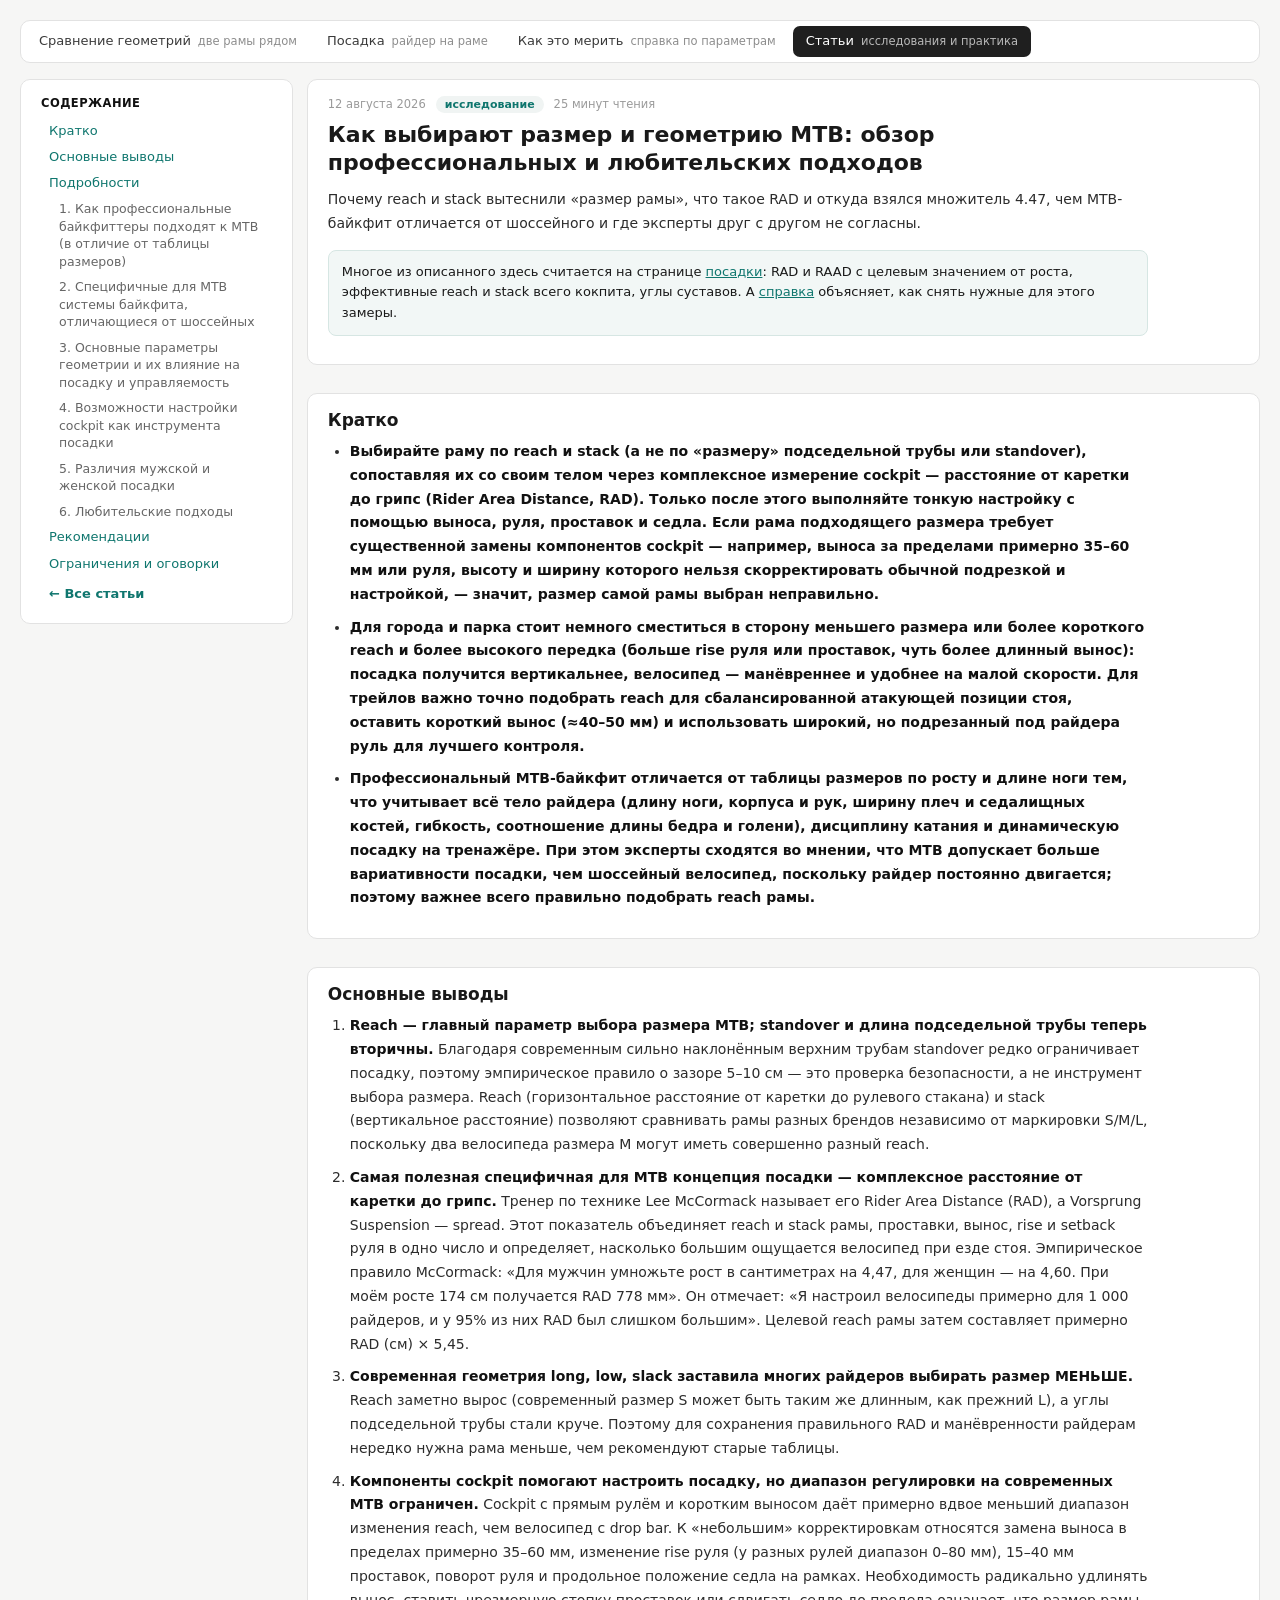
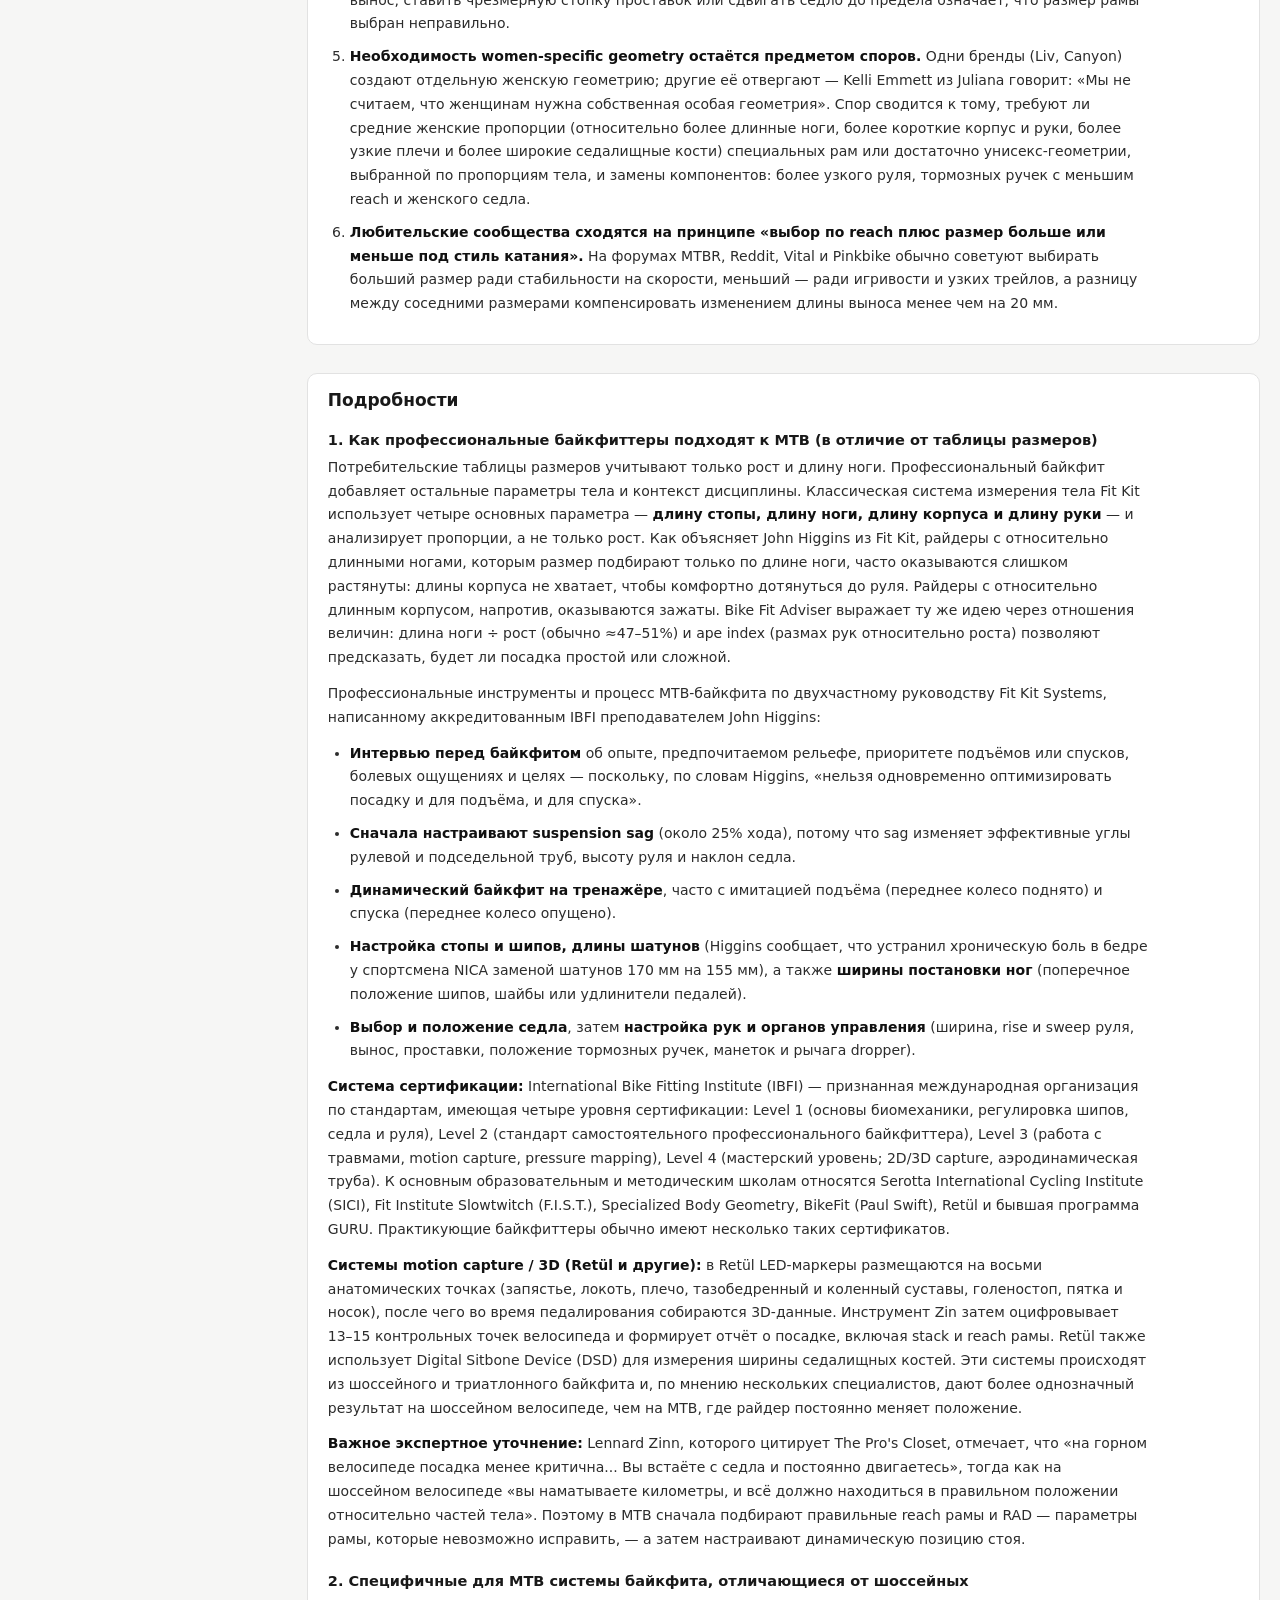
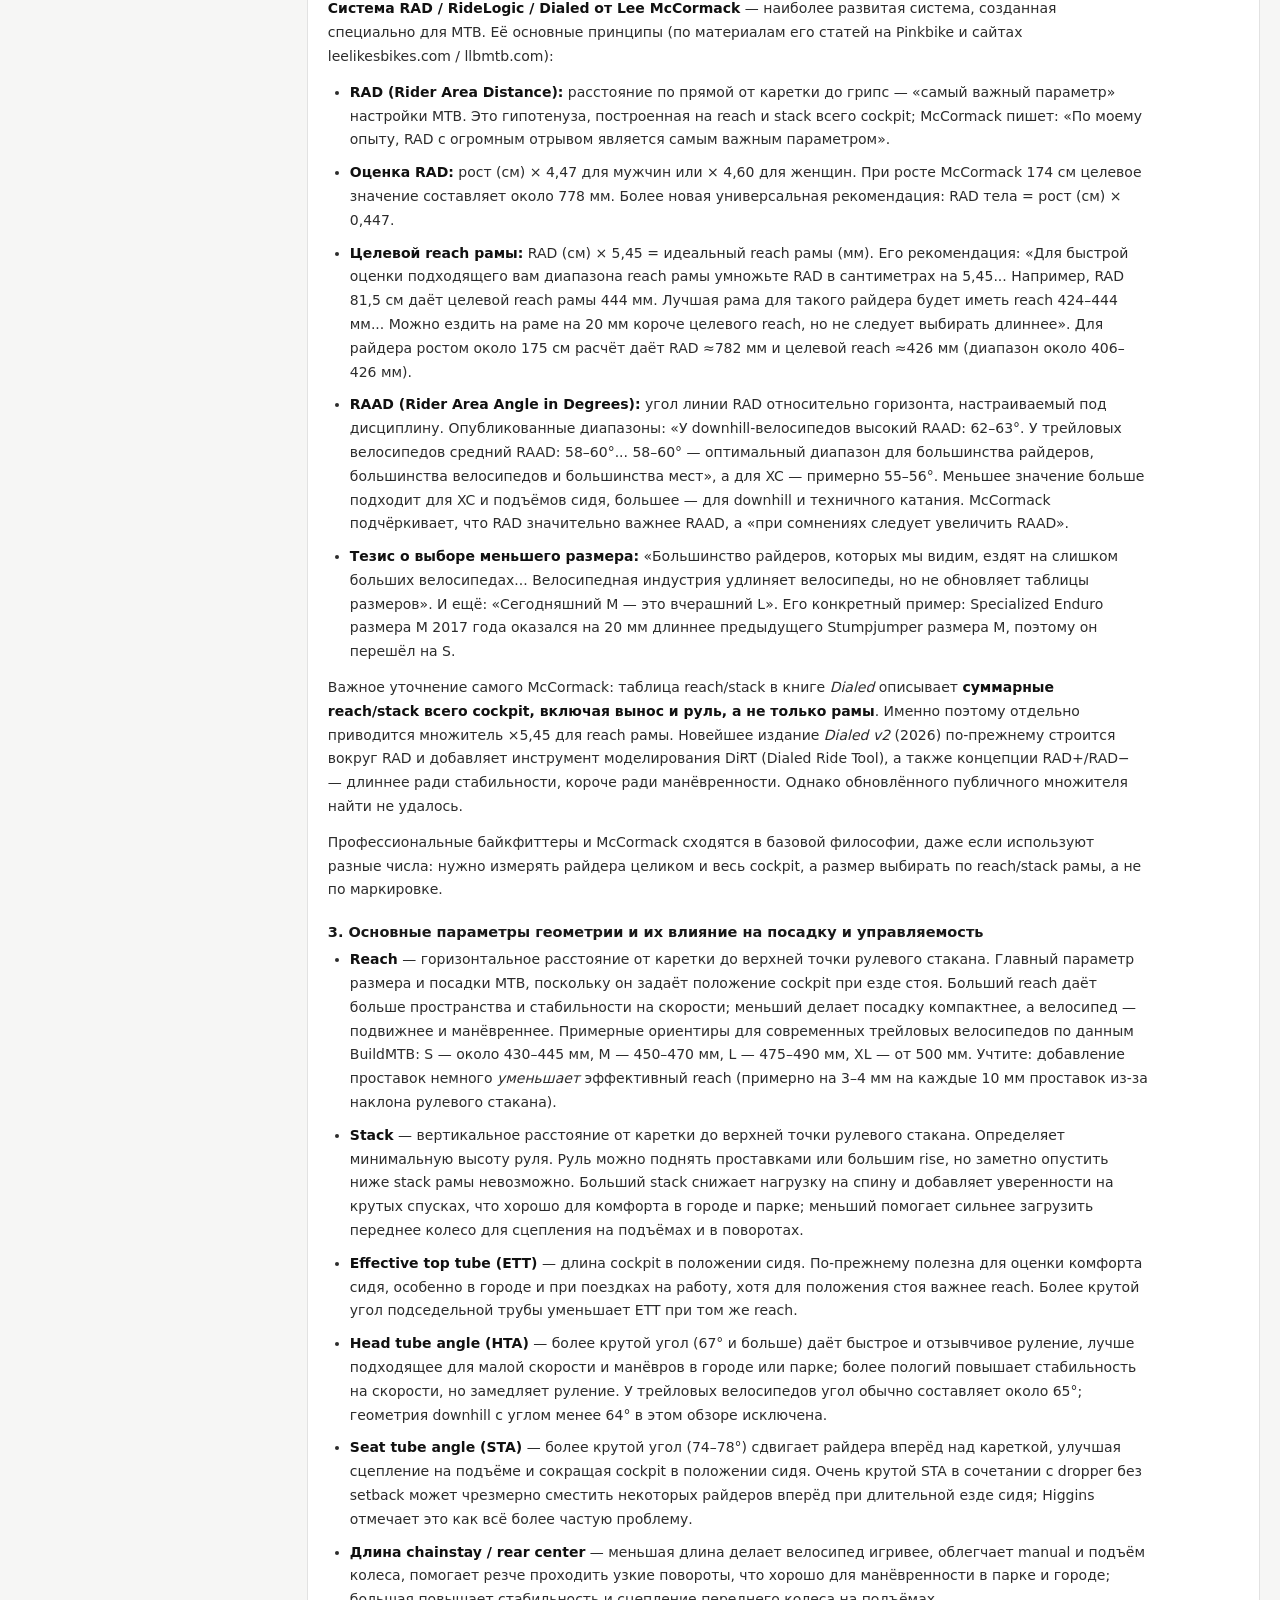
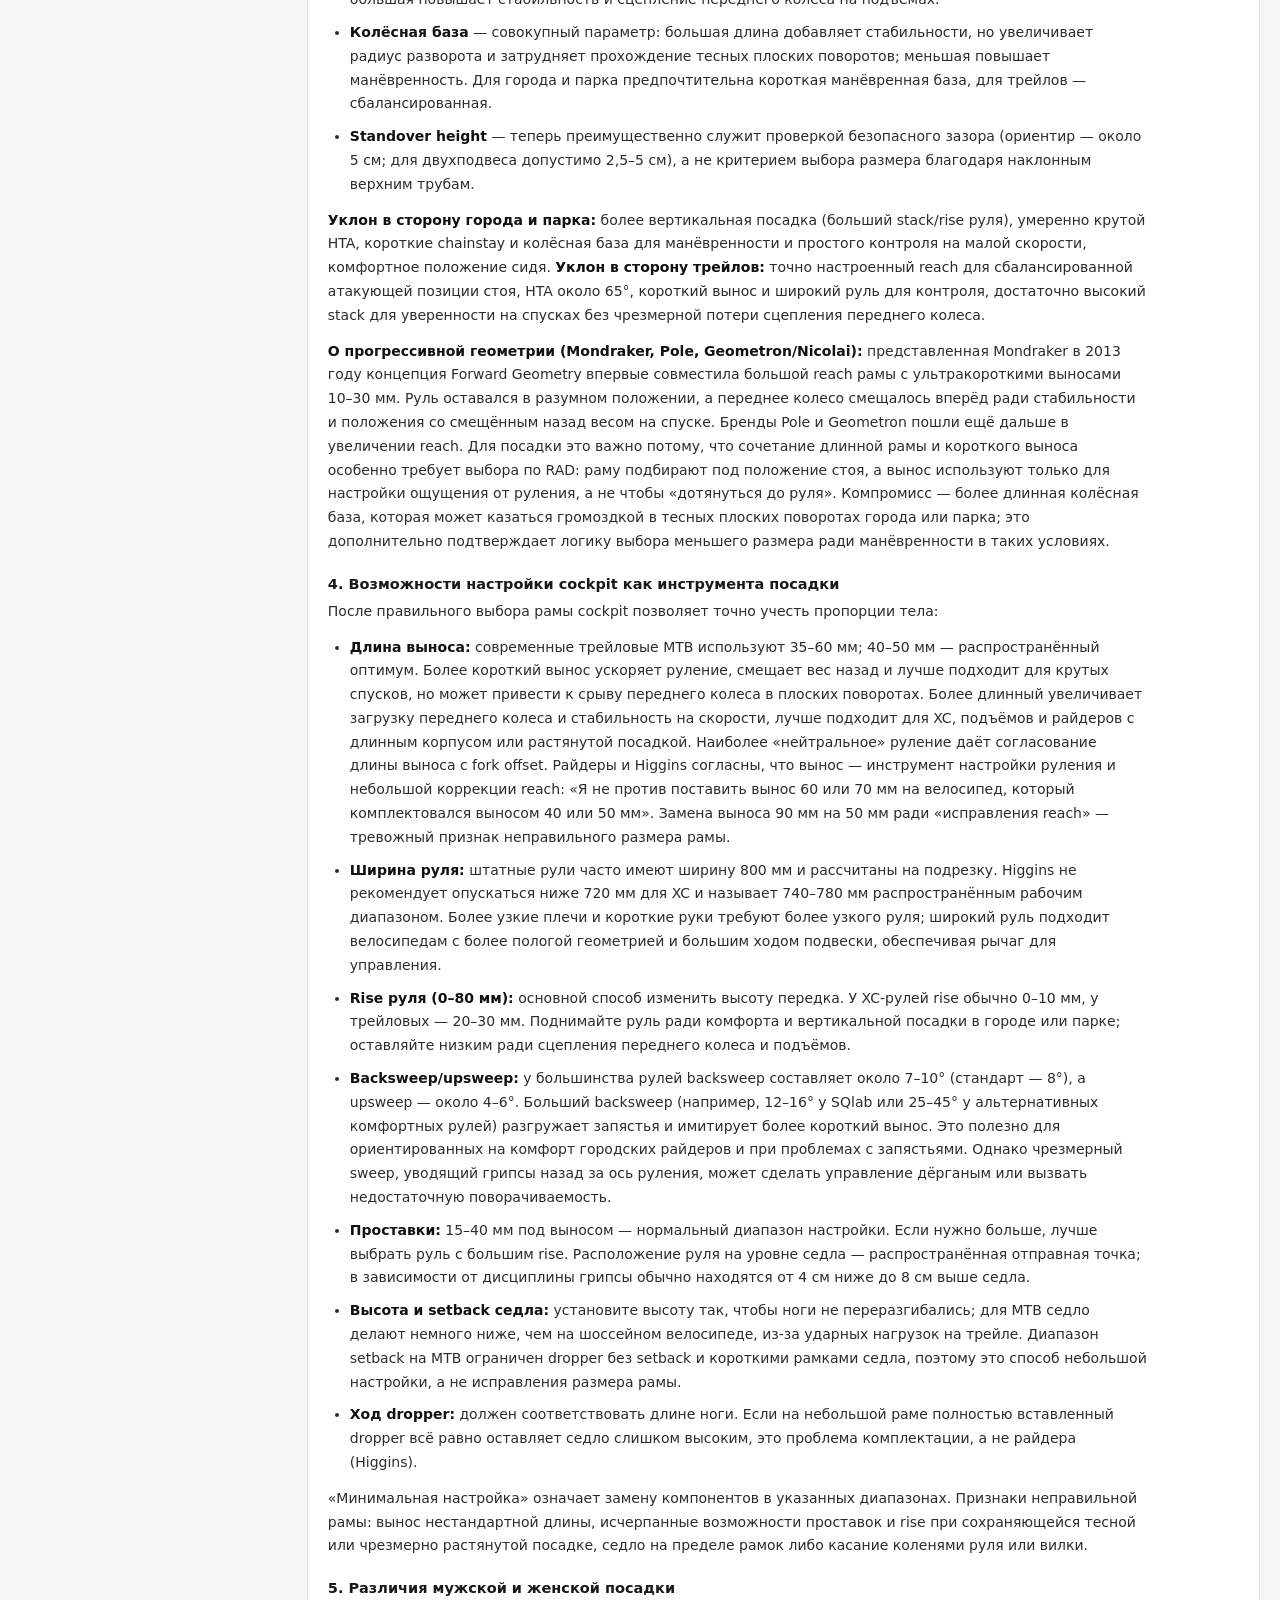
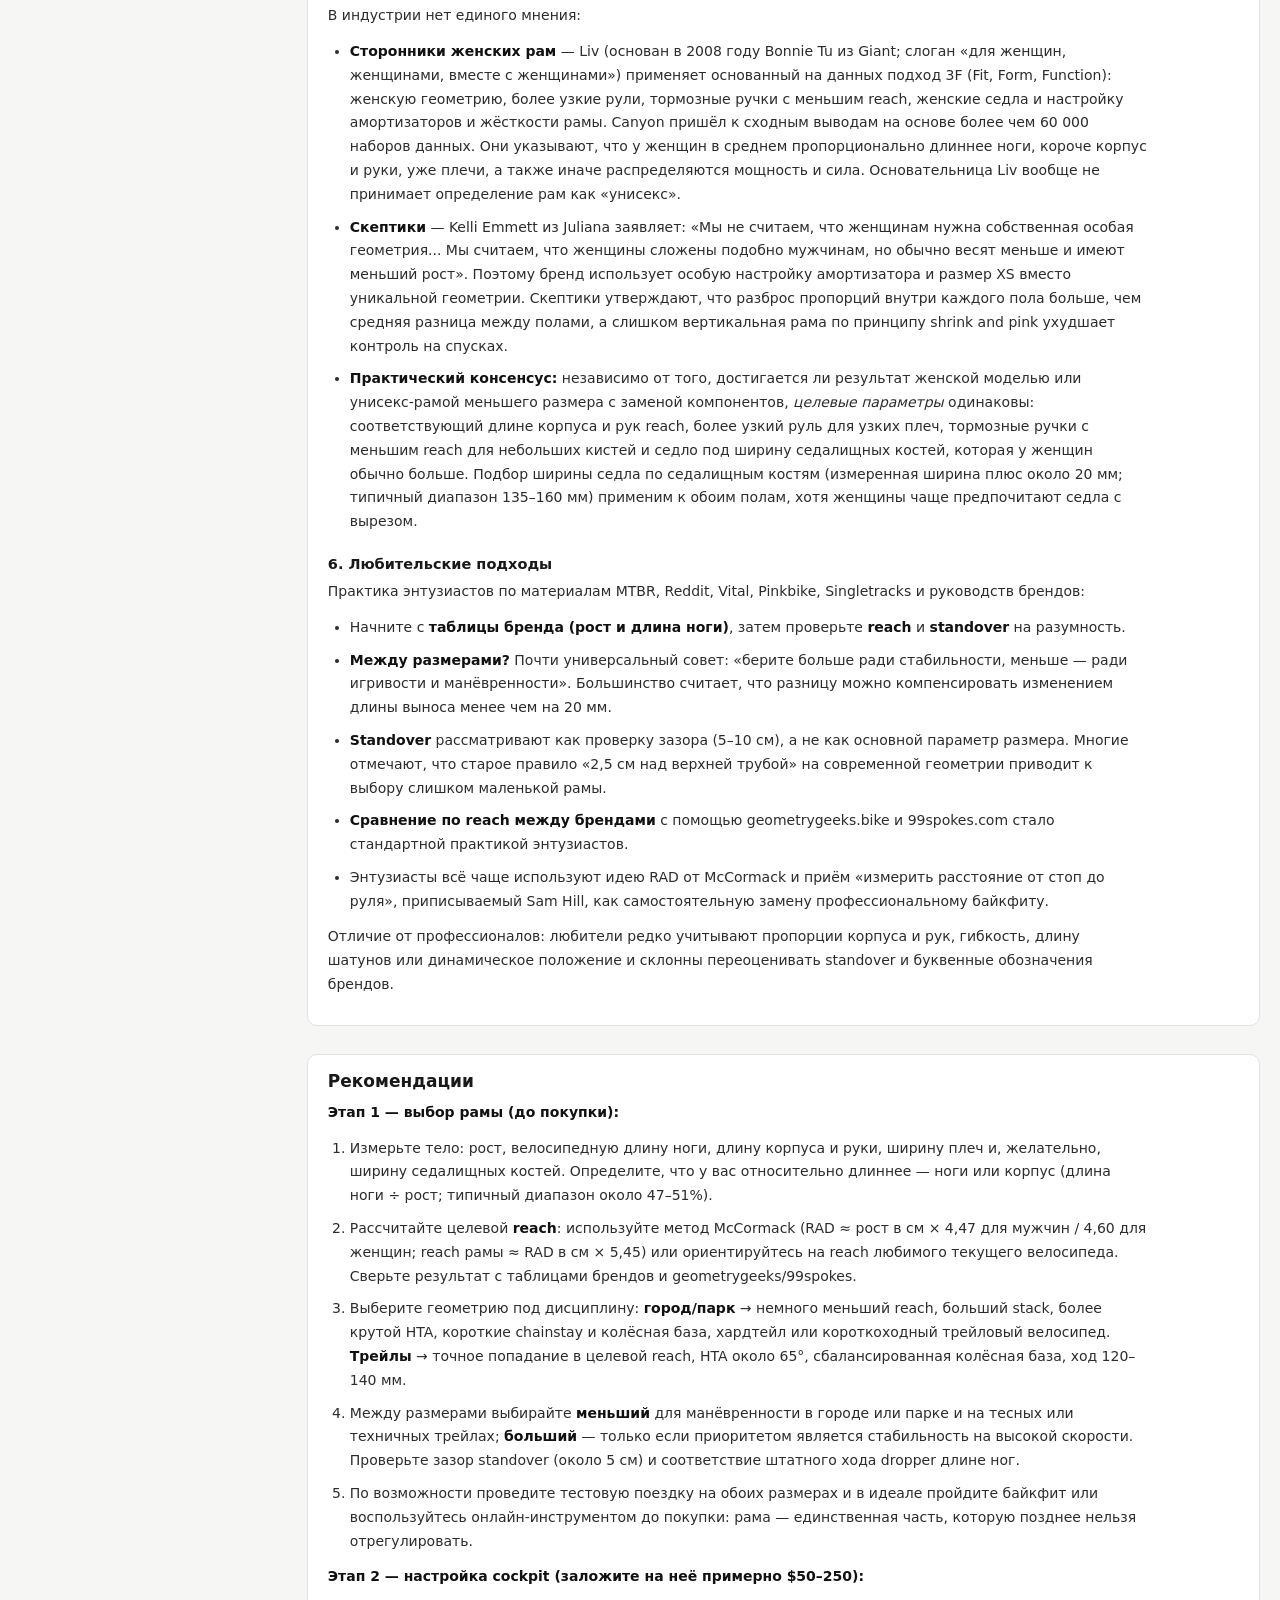
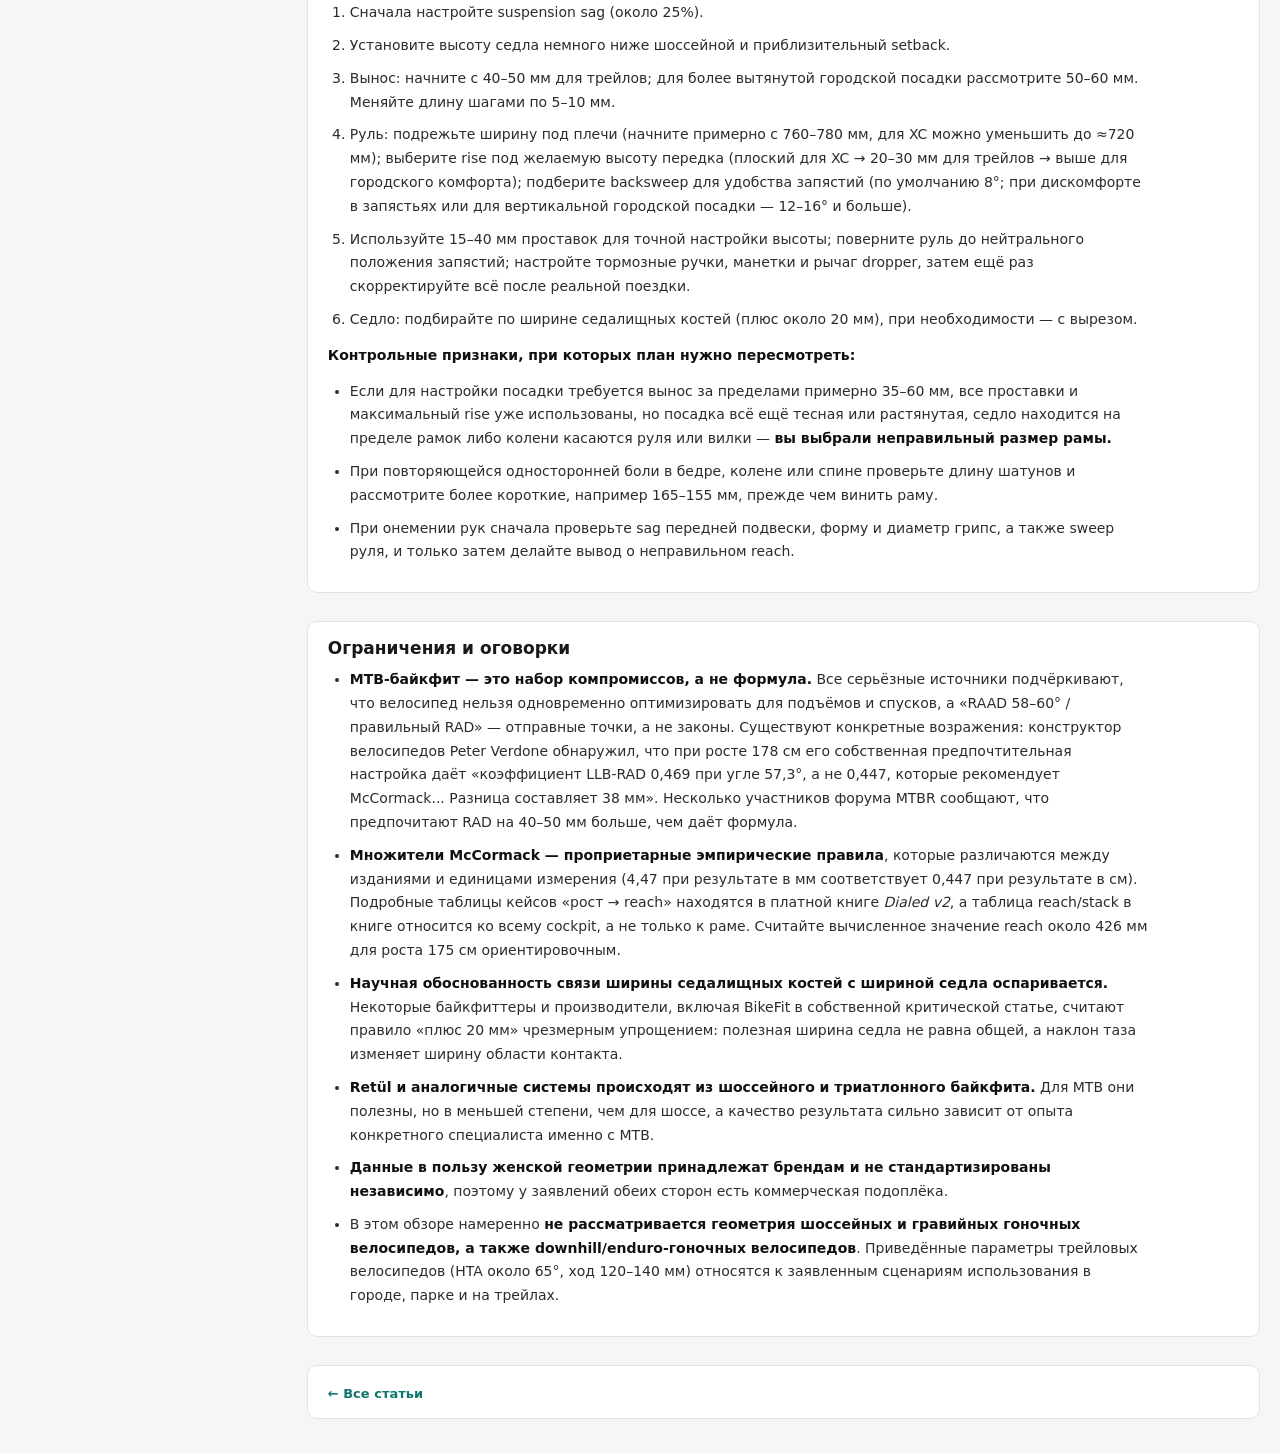
==== article-bikefit-approaches.html @ b97e4235 "Add files via upload добавлен раздел статьи. первая статья — исследование с помощью клода по техника" ====
<!DOCTYPE html>
<html lang="ru">
<head>
<meta charset="utf-8">
<meta name="viewport" content="width=device-width, initial-scale=1">
<title>Как выбирают размер и геометрию MTB — обзор подходов</title>
<style>
:root{ --c1:#e8543f; --c2:#2b6cb0; --bd:#e2e2e2; --mut:#6b6b6b; --acc:#0f766e; }
*{box-sizing:border-box}
body{font-family:-apple-system,system-ui,"Segoe UI",sans-serif;margin:0;padding:20px;background:#f6f6f5;color:#191919}
.card{background:#fff;border:1px solid var(--bd);border-radius:10px;padding:16px 20px;margin-bottom:14px}

/* ---- общая навигация (одинаковая на всех страницах) ---- */
.nav{display:flex;gap:4px;flex-wrap:wrap;align-items:center;background:#fff;border:1px solid var(--bd);
     border-radius:10px;padding:5px;margin:0 0 16px}
.nav a{display:flex;align-items:baseline;gap:7px;text-decoration:none;color:#3a3a3a;font-size:13px;
       padding:7px 13px;border-radius:7px;line-height:1.3;white-space:nowrap}
.nav a:hover{background:#f0f0ef}
.nav a[aria-current]{background:#1f1f1f;color:#fff}
.nav a[aria-current]:hover{background:#1f1f1f}
.nav a .nsub{font-size:11.5px;color:#8d8d8d}
.nav a[aria-current] .nsub{color:#b9b9b9}
@media(max-width:600px){.nav a .nsub{display:none}}

/* ---- раскладка: оглавление слева, текст справа ---- */
.layout{display:grid;gap:14px;align-items:start}
.panel,.results{display:grid;gap:14px;align-content:start;min-width:0}
@media(min-width:1000px){
  .layout{grid-template-columns:clamp(230px,22%,320px) 1fr}
  .panel{position:sticky;top:20px;max-height:calc(100vh - 40px);overflow-y:auto;scrollbar-width:thin}
}
.toc{font-size:13px}
.toc b{display:block;font-size:11.5px;text-transform:uppercase;letter-spacing:.04em;color:#888;margin:0 0 8px;font-weight:600}
.toc a{display:block;text-decoration:none;color:#3a3a3a;padding:4px 8px;border-radius:6px;line-height:1.4}
.toc a:hover{background:#f2f2f1}
.toc .t2{padding-left:18px;font-size:12.5px;color:#666}

/* ---- текст статьи ---- */
.artmeta{display:flex;gap:10px;align-items:baseline;flex-wrap:wrap;font-size:11.5px;color:#9a9a9a;margin-bottom:8px}
.tag{background:#f0f4f3;color:var(--acc);border-radius:20px;padding:2px 9px;font-size:11px;font-weight:600}
h1{font-size:22px;line-height:1.3;margin:0 0 10px;max-width:820px}
.lead{font-size:14px;color:#4a4a4a;line-height:1.65;margin:0;max-width:820px}
.card h2{font-size:17px;margin:0 0 10px;scroll-margin-top:20px}
.sec3{font-size:14.5px;margin:22px 0 8px;scroll-margin-top:20px}
.card p{font-size:14px;line-height:1.7;margin:0 0 12px;max-width:820px;color:#2c2c2c}
.card ul,.card ol{font-size:14px;line-height:1.7;margin:0 0 12px;padding-left:22px;max-width:820px;color:#2c2c2c}
.card li{margin-bottom:9px}
.card b{color:#111;font-weight:650}
.card a{color:var(--acc)}
.back{display:inline-block;margin-top:4px;font-size:13px;color:var(--acc);text-decoration:none;font-weight:600}
.tip{background:#f2f7f6;border:1px solid #d6e6e3;border-radius:8px;padding:11px 13px;font-size:13px;line-height:1.6;margin:0 0 12px;max-width:820px}
</style>
</head>
<body>

<nav class="nav">
  <a href="index.html">Сравнение геометрий <span class="nsub">две рамы рядом</span></a>
  <a href="fit-lab.html">Посадка <span class="nsub">райдер на раме</span></a>
  <a href="help.html">Как это мерить <span class="nsub">справка по параметрам</span></a>
  <a href="articles.html" aria-current="page">Статьи <span class="nsub">исследования и практика</span></a>
</nav>

<div class="layout">
<aside class="panel">
  <div class="card toc">
    <b>Содержание</b>
    <a href="#short">Кратко</a>
    <a href="#key">Основные выводы</a>
    <a href="#details">Подробности</a>
    <a class="t2" href="#p1">1. Как профессиональные байкфиттеры подходят к MTB (в отличие от таблицы размеров)</a>
    <a class="t2" href="#p2">2. Специфичные для MTB системы байкфита, отличающиеся от шоссейных</a>
    <a class="t2" href="#p3">3. Основные параметры геометрии и их влияние на посадку и управляемость</a>
    <a class="t2" href="#p4">4. Возможности настройки cockpit как инструмента посадки</a>
    <a class="t2" href="#p5">5. Различия мужской и женской посадки</a>
    <a class="t2" href="#p6">6. Любительские подходы</a>
    <a href="#howto">Рекомендации</a>
    <a href="#limits">Ограничения и оговорки</a>
    <a class="back" href="articles.html">← Все статьи</a>
  </div>
</aside>

<main class="results">

<div class="card">
  <div class="artmeta">
    <time datetime="2026-08-12">12 августа 2026</time>
    <span class="tag">исследование</span>
    <span>25 минут чтения</span>
  </div>
  <h1>Как выбирают размер и геометрию MTB: обзор профессиональных и любительских подходов</h1>
  <p class="lead">Почему reach и stack вытеснили «размер рамы», что такое RAD и откуда взялся множитель 4.47, чем MTB-байкфит отличается от шоссейного и где эксперты друг с другом не согласны.</p>
  <div class="tip" style="margin-top:14px">Многое из описанного здесь считается на странице <a href="fit-lab.html">посадки</a>: RAD и RAAD с целевым значением от роста, эффективные reach и stack всего кокпита, углы суставов. А <a href="help.html">справка</a> объясняет, как снять нужные для этого замеры.</div>
</div>

<div class="card">
  <h2 id="short">Кратко</h2>
  <ul>
  <li><b>Выбирайте раму по reach и stack (а не по «размеру» подседельной трубы или standover), сопоставляя их со своим телом через комплексное измерение cockpit — расстояние от каретки до грипс (Rider Area Distance, RAD). Только после этого выполняйте тонкую настройку с помощью выноса, руля, проставок и седла. Если рама подходящего размера требует существенной замены компонентов cockpit — например, выноса за пределами примерно 35–60 мм или руля, высоту и ширину которого нельзя скорректировать обычной подрезкой и настройкой, — значит, размер самой рамы выбран неправильно.</b></li>
  <li><b>Для города и парка стоит немного сместиться в сторону меньшего размера или более короткого reach и более высокого передка (больше rise руля или проставок, чуть более длинный вынос): посадка получится вертикальнее, велосипед — манёвреннее и удобнее на малой скорости. Для трейлов важно точно подобрать reach для сбалансированной атакующей позиции стоя, оставить короткий вынос (≈40–50 мм) и использовать широкий, но подрезанный под райдера руль для лучшего контроля.</b></li>
  <li><b>Профессиональный MTB-байкфит отличается от таблицы размеров по росту и длине ноги тем, что учитывает всё тело райдера (длину ноги, корпуса и рук, ширину плеч и седалищных костей, гибкость, соотношение длины бедра и голени), дисциплину катания и динамическую посадку на тренажёре. При этом эксперты сходятся во мнении, что MTB допускает больше вариативности посадки, чем шоссейный велосипед, поскольку райдер постоянно двигается; поэтому важнее всего правильно подобрать reach рамы.</b></li>
  </ul>
</div>

<div class="card">
  <h2 id="key">Основные выводы</h2>
  <ol>
  <li><b>Reach — главный параметр выбора размера MTB; standover и длина подседельной трубы теперь вторичны.</b> Благодаря современным сильно наклонённым верхним трубам standover редко ограничивает посадку, поэтому эмпирическое правило о зазоре 5–10 см — это проверка безопасности, а не инструмент выбора размера. Reach (горизонтальное расстояние от каретки до рулевого стакана) и stack (вертикальное расстояние) позволяют сравнивать рамы разных брендов независимо от маркировки S/M/L, поскольку два велосипеда размера M могут иметь совершенно разный reach.</li>
    <li><b>Самая полезная специфичная для MTB концепция посадки — комплексное расстояние от каретки до грипс.</b> Тренер по технике Lee McCormack называет его Rider Area Distance (RAD), а Vorsprung Suspension — spread. Этот показатель объединяет reach и stack рамы, проставки, вынос, rise и setback руля в одно число и определяет, насколько большим ощущается велосипед при езде стоя. Эмпирическое правило McCormack: «Для мужчин умножьте рост в сантиметрах на 4,47, для женщин — на 4,60. При моём росте 174 см получается RAD 778 мм». Он отмечает: «Я настроил велосипеды примерно для 1 000 райдеров, и у 95% из них RAD был слишком большим». Целевой reach рамы затем составляет примерно RAD (см) × 5,45.</li>
    <li><b>Современная геометрия long, low, slack заставила многих райдеров выбирать размер МЕНЬШЕ.</b> Reach заметно вырос (современный размер S может быть таким же длинным, как прежний L), а углы подседельной трубы стали круче. Поэтому для сохранения правильного RAD и манёвренности райдерам нередко нужна рама меньше, чем рекомендуют старые таблицы.</li>
    <li><b>Компоненты cockpit помогают настроить посадку, но диапазон регулировки на современных MTB ограничен.</b> Cockpit с прямым рулём и коротким выносом даёт примерно вдвое меньший диапазон изменения reach, чем велосипед с drop bar. К «небольшим» корректировкам относятся замена выноса в пределах примерно 35–60 мм, изменение rise руля (у разных рулей диапазон 0–80 мм), 15–40 мм проставок, поворот руля и продольное положение седла на рамках. Необходимость радикально удлинять вынос, ставить чрезмерную стопку проставок или сдвигать седло до предела означает, что размер рамы выбран неправильно.</li>
    <li><b>Необходимость women-specific geometry остаётся предметом споров.</b> Одни бренды (Liv, Canyon) создают отдельную женскую геометрию; другие её отвергают — Kelli Emmett из Juliana говорит: «Мы не считаем, что женщинам нужна собственная особая геометрия». Спор сводится к тому, требуют ли средние женские пропорции (относительно более длинные ноги, более короткие корпус и руки, более узкие плечи и более широкие седалищные кости) специальных рам или достаточно унисекс-геометрии, выбранной по пропорциям тела, и замены компонентов: более узкого руля, тормозных ручек с меньшим reach и женского седла.</li>
    <li><b>Любительские сообщества сходятся на принципе «выбор по reach плюс размер больше или меньше под стиль катания».</b> На форумах MTBR, Reddit, Vital и Pinkbike обычно советуют выбирать больший размер ради стабильности на скорости, меньший — ради игривости и узких трейлов, а разницу между соседними размерами компенсировать изменением длины выноса менее чем на 20 мм.</li>
  </ol>
</div>

<div class="card">
  <h2 id="details">Подробности</h2>
  <h3 id="p1" class="sec3">1. Как профессиональные байкфиттеры подходят к MTB (в отличие от таблицы размеров)</h3>
  <p>Потребительские таблицы размеров учитывают только рост и длину ноги. Профессиональный байкфит добавляет остальные параметры тела и контекст дисциплины. Классическая система измерения тела Fit Kit использует четыре основных параметра — <b>длину стопы, длину ноги, длину корпуса и длину руки</b> — и анализирует пропорции, а не только рост. Как объясняет John Higgins из Fit Kit, райдеры с относительно длинными ногами, которым размер подбирают только по длине ноги, часто оказываются слишком растянуты: длины корпуса не хватает, чтобы комфортно дотянуться до руля. Райдеры с относительно длинным корпусом, напротив, оказываются зажаты. Bike Fit Adviser выражает ту же идею через отношения величин: длина ноги ÷ рост (обычно ≈47–51%) и ape index (размах рук относительно роста) позволяют предсказать, будет ли посадка простой или сложной.</p>
  <p>Профессиональные инструменты и процесс MTB-байкфита по двухчастному руководству Fit Kit Systems, написанному аккредитованным IBFI преподавателем John Higgins:</p>
  <ul>
  <li><b>Интервью перед байкфитом</b> об опыте, предпочитаемом рельефе, приоритете подъёмов или спусков, болевых ощущениях и целях — поскольку, по словам Higgins, «нельзя одновременно оптимизировать посадку и для подъёма, и для спуска».</li>
  <li><b>Сначала настраивают suspension sag</b> (около 25% хода), потому что sag изменяет эффективные углы рулевой и подседельной труб, высоту руля и наклон седла.</li>
  <li><b>Динамический байкфит на тренажёре</b>, часто с имитацией подъёма (переднее колесо поднято) и спуска (переднее колесо опущено).</li>
  <li><b>Настройка стопы и шипов, длины шатунов</b> (Higgins сообщает, что устранил хроническую боль в бедре у спортсмена NICA заменой шатунов 170 мм на 155 мм), а также <b>ширины постановки ног</b> (поперечное положение шипов, шайбы или удлинители педалей).</li>
  <li><b>Выбор и положение седла</b>, затем <b>настройка рук и органов управления</b> (ширина, rise и sweep руля, вынос, проставки, положение тормозных ручек, манеток и рычага dropper).</li>
  </ul>
  <p><b>Система сертификации:</b> International Bike Fitting Institute (IBFI) — признанная международная организация по стандартам, имеющая четыре уровня сертификации: Level 1 (основы биомеханики, регулировка шипов, седла и руля), Level 2 (стандарт самостоятельного профессионального байкфиттера), Level 3 (работа с травмами, motion capture, pressure mapping), Level 4 (мастерский уровень; 2D/3D capture, аэродинамическая труба). К основным образовательным и методическим школам относятся Serotta International Cycling Institute (SICI), Fit Institute Slowtwitch (F.I.S.T.), Specialized Body Geometry, BikeFit (Paul Swift), Retül и бывшая программа GURU. Практикующие байкфиттеры обычно имеют несколько таких сертификатов.</p>
  <p><b>Системы motion capture / 3D (Retül и другие):</b> в Retül LED-маркеры размещаются на восьми анатомических точках (запястье, локоть, плечо, тазобедренный и коленный суставы, голеностоп, пятка и носок), после чего во время педалирования собираются 3D-данные. Инструмент Zin затем оцифровывает 13–15 контрольных точек велосипеда и формирует отчёт о посадке, включая stack и reach рамы. Retül также использует Digital Sitbone Device (DSD) для измерения ширины седалищных костей. Эти системы происходят из шоссейного и триатлонного байкфита и, по мнению нескольких специалистов, дают более однозначный результат на шоссейном велосипеде, чем на MTB, где райдер постоянно меняет положение.</p>
  <p><b>Важное экспертное уточнение:</b> Lennard Zinn, которого цитирует The Pro&#x27;s Closet, отмечает, что «на горном велосипеде посадка менее критична... Вы встаёте с седла и постоянно двигаетесь», тогда как на шоссейном велосипеде «вы наматываете километры, и всё должно находиться в правильном положении относительно частей тела». Поэтому в MTB сначала подбирают правильные reach рамы и RAD — параметры рамы, которые невозможно исправить, — а затем настраивают динамическую позицию стоя.</p>
  <h3 id="p2" class="sec3">2. Специфичные для MTB системы байкфита, отличающиеся от шоссейных</h3>
  <p><b>Система RAD / RideLogic / Dialed от Lee McCormack</b> — наиболее развитая система, созданная специально для MTB. Её основные принципы (по материалам его статей на Pinkbike и сайтах leelikesbikes.com / llbmtb.com):</p>
  <ul>
  <li><b>RAD (Rider Area Distance):</b> расстояние по прямой от каретки до грипс — «самый важный параметр» настройки MTB. Это гипотенуза, построенная на reach и stack всего cockpit; McCormack пишет: «По моему опыту, RAD с огромным отрывом является самым важным параметром».</li>
  <li><b>Оценка RAD:</b> рост (см) × 4,47 для мужчин или × 4,60 для женщин. При росте McCormack 174 см целевое значение составляет около 778 мм. Более новая универсальная рекомендация: RAD тела = рост (см) × 0,447.</li>
  <li><b>Целевой reach рамы:</b> RAD (см) × 5,45 = идеальный reach рамы (мм). Его рекомендация: «Для быстрой оценки подходящего вам диапазона reach рамы умножьте RAD в сантиметрах на 5,45... Например, RAD 81,5 см даёт целевой reach рамы 444 мм. Лучшая рама для такого райдера будет иметь reach 424–444 мм... Можно ездить на раме на 20 мм короче целевого reach, но не следует выбирать длиннее». Для райдера ростом около 175 см расчёт даёт RAD ≈782 мм и целевой reach ≈426 мм (диапазон около 406–426 мм).</li>
  <li><b>RAAD (Rider Area Angle in Degrees):</b> угол линии RAD относительно горизонта, настраиваемый под дисциплину. Опубликованные диапазоны: «У downhill-велосипедов высокий RAAD: 62–63°. У трейловых велосипедов средний RAAD: 58–60°... 58–60° — оптимальный диапазон для большинства райдеров, большинства велосипедов и большинства мест», а для XC — примерно 55–56°. Меньшее значение больше подходит для XC и подъёмов сидя, большее — для downhill и техничного катания. McCormack подчёркивает, что RAD значительно важнее RAAD, а «при сомнениях следует увеличить RAAD».</li>
  <li><b>Тезис о выборе меньшего размера:</b> «Большинство райдеров, которых мы видим, ездят на слишком больших велосипедах... Велосипедная индустрия удлиняет велосипеды, но не обновляет таблицы размеров». И ещё: «Сегодняшний M — это вчерашний L». Его конкретный пример: Specialized Enduro размера M 2017 года оказался на 20 мм длиннее предыдущего Stumpjumper размера M, поэтому он перешёл на S.</li>
  </ul>
  <p>Важное уточнение самого McCormack: таблица reach/stack в книге <em>Dialed</em> описывает <b>суммарные reach/stack всего cockpit, включая вынос и руль, а не только рамы</b>. Именно поэтому отдельно приводится множитель ×5,45 для reach рамы. Новейшее издание <em>Dialed v2</em> (2026) по-прежнему строится вокруг RAD и добавляет инструмент моделирования DiRT (Dialed Ride Tool), а также концепции RAD+/RAD− — длиннее ради стабильности, короче ради манёвренности. Однако обновлённого публичного множителя найти не удалось.</p>
  <p>Профессиональные байкфиттеры и McCormack сходятся в базовой философии, даже если используют разные числа: нужно измерять райдера целиком и весь cockpit, а размер выбирать по reach/stack рамы, а не по маркировке.</p>
  <h3 id="p3" class="sec3">3. Основные параметры геометрии и их влияние на посадку и управляемость</h3>
  <ul>
  <li><b>Reach</b> — горизонтальное расстояние от каретки до верхней точки рулевого стакана. Главный параметр размера и посадки MTB, поскольку он задаёт положение cockpit при езде стоя. Больший reach даёт больше пространства и стабильности на скорости; меньший делает посадку компактнее, а велосипед — подвижнее и манёвреннее. Примерные ориентиры для современных трейловых велосипедов по данным BuildMTB: S — около 430–445 мм, M — 450–470 мм, L — 475–490 мм, XL — от 500 мм. Учтите: добавление проставок немного <em>уменьшает</em> эффективный reach (примерно на 3–4 мм на каждые 10 мм проставок из-за наклона рулевого стакана).</li>
  <li><b>Stack</b> — вертикальное расстояние от каретки до верхней точки рулевого стакана. Определяет минимальную высоту руля. Руль можно поднять проставками или большим rise, но заметно опустить ниже stack рамы невозможно. Больший stack снижает нагрузку на спину и добавляет уверенности на крутых спусках, что хорошо для комфорта в городе и парке; меньший помогает сильнее загрузить переднее колесо для сцепления на подъёмах и в поворотах.</li>
  <li><b>Effective top tube (ETT)</b> — длина cockpit в положении сидя. По-прежнему полезна для оценки комфорта сидя, особенно в городе и при поездках на работу, хотя для положения стоя важнее reach. Более крутой угол подседельной трубы уменьшает ETT при том же reach.</li>
  <li><b>Head tube angle (HTA)</b> — более крутой угол (67° и больше) даёт быстрое и отзывчивое руление, лучше подходящее для малой скорости и манёвров в городе или парке; более пологий повышает стабильность на скорости, но замедляет руление. У трейловых велосипедов угол обычно составляет около 65°; геометрия downhill с углом менее 64° в этом обзоре исключена.</li>
  <li><b>Seat tube angle (STA)</b> — более крутой угол (74–78°) сдвигает райдера вперёд над кареткой, улучшая сцепление на подъёме и сокращая cockpit в положении сидя. Очень крутой STA в сочетании с dropper без setback может чрезмерно сместить некоторых райдеров вперёд при длительной езде сидя; Higgins отмечает это как всё более частую проблему.</li>
  <li><b>Длина chainstay / rear center</b> — меньшая длина делает велосипед игривее, облегчает manual и подъём колеса, помогает резче проходить узкие повороты, что хорошо для манёвренности в парке и городе; большая повышает стабильность и сцепление переднего колеса на подъёмах.</li>
  <li><b>Колёсная база</b> — совокупный параметр: большая длина добавляет стабильности, но увеличивает радиус разворота и затрудняет прохождение тесных плоских поворотов; меньшая повышает манёвренность. Для города и парка предпочтительна короткая манёвренная база, для трейлов — сбалансированная.</li>
  <li><b>Standover height</b> — теперь преимущественно служит проверкой безопасного зазора (ориентир — около 5 см; для двухподвеса допустимо 2,5–5 см), а не критерием выбора размера благодаря наклонным верхним трубам.</li>
  </ul>
  <p><b>Уклон в сторону города и парка:</b> более вертикальная посадка (больший stack/rise руля), умеренно крутой HTA, короткие chainstay и колёсная база для манёвренности и простого контроля на малой скорости, комфортное положение сидя. <b>Уклон в сторону трейлов:</b> точно настроенный reach для сбалансированной атакующей позиции стоя, HTA около 65°, короткий вынос и широкий руль для контроля, достаточно высокий stack для уверенности на спусках без чрезмерной потери сцепления переднего колеса.</p>
  <p><b>О прогрессивной геометрии (Mondraker, Pole, Geometron/Nicolai):</b> представленная Mondraker в 2013 году концепция Forward Geometry впервые совместила большой reach рамы с ультракороткими выносами 10–30 мм. Руль оставался в разумном положении, а переднее колесо смещалось вперёд ради стабильности и положения со смещённым назад весом на спуске. Бренды Pole и Geometron пошли ещё дальше в увеличении reach. Для посадки это важно потому, что сочетание длинной рамы и короткого выноса особенно требует выбора по RAD: раму подбирают под положение стоя, а вынос используют только для настройки ощущения от руления, а не чтобы «дотянуться до руля». Компромисс — более длинная колёсная база, которая может казаться громоздкой в тесных плоских поворотах города или парка; это дополнительно подтверждает логику выбора меньшего размера ради манёвренности в таких условиях.</p>
  <h3 id="p4" class="sec3">4. Возможности настройки cockpit как инструмента посадки</h3>
  <p>После правильного выбора рамы cockpit позволяет точно учесть пропорции тела:</p>
  <ul>
  <li><b>Длина выноса:</b> современные трейловые MTB используют 35–60 мм; 40–50 мм — распространённый оптимум. Более короткий вынос ускоряет руление, смещает вес назад и лучше подходит для крутых спусков, но может привести к срыву переднего колеса в плоских поворотах. Более длинный увеличивает загрузку переднего колеса и стабильность на скорости, лучше подходит для XC, подъёмов и райдеров с длинным корпусом или растянутой посадкой. Наиболее «нейтральное» руление даёт согласование длины выноса с fork offset. Райдеры и Higgins согласны, что вынос — инструмент настройки руления и небольшой коррекции reach: «Я не против поставить вынос 60 или 70 мм на велосипед, который комплектовался выносом 40 или 50 мм». Замена выноса 90 мм на 50 мм ради «исправления reach» — тревожный признак неправильного размера рамы.</li>
  <li><b>Ширина руля:</b> штатные рули часто имеют ширину 800 мм и рассчитаны на подрезку. Higgins не рекомендует опускаться ниже 720 мм для XC и называет 740–780 мм распространённым рабочим диапазоном. Более узкие плечи и короткие руки требуют более узкого руля; широкий руль подходит велосипедам с более пологой геометрией и большим ходом подвески, обеспечивая рычаг для управления.</li>
  <li><b>Rise руля (0–80 мм):</b> основной способ изменить высоту передка. У XC-рулей rise обычно 0–10 мм, у трейловых — 20–30 мм. Поднимайте руль ради комфорта и вертикальной посадки в городе или парке; оставляйте низким ради сцепления переднего колеса и подъёмов.</li>
  <li><b>Backsweep/upsweep:</b> у большинства рулей backsweep составляет около 7–10° (стандарт — 8°), а upsweep — около 4–6°. Больший backsweep (например, 12–16° у SQlab или 25–45° у альтернативных комфортных рулей) разгружает запястья и имитирует более короткий вынос. Это полезно для ориентированных на комфорт городских райдеров и при проблемах с запястьями. Однако чрезмерный sweep, уводящий грипсы назад за ось руления, может сделать управление дёрганым или вызвать недостаточную поворачиваемость.</li>
  <li><b>Проставки:</b> 15–40 мм под выносом — нормальный диапазон настройки. Если нужно больше, лучше выбрать руль с большим rise. Расположение руля на уровне седла — распространённая отправная точка; в зависимости от дисциплины грипсы обычно находятся от 4 см ниже до 8 см выше седла.</li>
  <li><b>Высота и setback седла:</b> установите высоту так, чтобы ноги не переразгибались; для MTB седло делают немного ниже, чем на шоссейном велосипеде, из-за ударных нагрузок на трейле. Диапазон setback на MTB ограничен dropper без setback и короткими рамками седла, поэтому это способ небольшой настройки, а не исправления размера рамы.</li>
  <li><b>Ход dropper:</b> должен соответствовать длине ноги. Если на небольшой раме полностью вставленный dropper всё равно оставляет седло слишком высоким, это проблема комплектации, а не райдера (Higgins).</li>
  </ul>
  <p>«Минимальная настройка» означает замену компонентов в указанных диапазонах. Признаки неправильной рамы: вынос нестандартной длины, исчерпанные возможности проставок и rise при сохраняющейся тесной или чрезмерно растянутой посадке, седло на пределе рамок либо касание коленями руля или вилки.</p>
  <h3 id="p5" class="sec3">5. Различия мужской и женской посадки</h3>
  <p>В индустрии нет единого мнения:</p>
  <ul>
  <li><b>Сторонники женских рам</b> — Liv (основан в 2008 году Bonnie Tu из Giant; слоган «для женщин, женщинами, вместе с женщинами») применяет основанный на данных подход 3F (Fit, Form, Function): женскую геометрию, более узкие рули, тормозные ручки с меньшим reach, женские седла и настройку амортизаторов и жёсткости рамы. Canyon пришёл к сходным выводам на основе более чем 60 000 наборов данных. Они указывают, что у женщин в среднем пропорционально длиннее ноги, короче корпус и руки, уже плечи, а также иначе распределяются мощность и сила. Основательница Liv вообще не принимает определение рам как «унисекс».</li>
  <li><b>Скептики</b> — Kelli Emmett из Juliana заявляет: «Мы не считаем, что женщинам нужна собственная особая геометрия... Мы считаем, что женщины сложены подобно мужчинам, но обычно весят меньше и имеют меньший рост». Поэтому бренд использует особую настройку амортизатора и размер XS вместо уникальной геометрии. Скептики утверждают, что разброс пропорций внутри каждого пола больше, чем средняя разница между полами, а слишком вертикальная рама по принципу shrink and pink ухудшает контроль на спусках.</li>
  <li><b>Практический консенсус:</b> независимо от того, достигается ли результат женской моделью или унисекс-рамой меньшего размера с заменой компонентов, <em>целевые параметры</em> одинаковы: соответствующий длине корпуса и рук reach, более узкий руль для узких плеч, тормозные ручки с меньшим reach для небольших кистей и седло под ширину седалищных костей, которая у женщин обычно больше. Подбор ширины седла по седалищным костям (измеренная ширина плюс около 20 мм; типичный диапазон 135–160 мм) применим к обоим полам, хотя женщины чаще предпочитают седла с вырезом.</li>
  </ul>
  <h3 id="p6" class="sec3">6. Любительские подходы</h3>
  <p>Практика энтузиастов по материалам MTBR, Reddit, Vital, Pinkbike, Singletracks и руководств брендов:</p>
  <ul>
  <li>Начните с <b>таблицы бренда (рост и длина ноги)</b>, затем проверьте <b>reach</b> и <b>standover</b> на разумность.</li>
  <li><b>Между размерами?</b> Почти универсальный совет: «берите больше ради стабильности, меньше — ради игривости и манёвренности». Большинство считает, что разницу можно компенсировать изменением длины выноса менее чем на 20 мм.</li>
  <li><b>Standover</b> рассматривают как проверку зазора (5–10 см), а не как основной параметр размера. Многие отмечают, что старое правило «2,5 см над верхней трубой» на современной геометрии приводит к выбору слишком маленькой рамы.</li>
  <li><b>Сравнение по reach между брендами</b> с помощью geometrygeeks.bike и 99spokes.com стало стандартной практикой энтузиастов.</li>
  <li>Энтузиасты всё чаще используют идею RAD от McCormack и приём «измерить расстояние от стоп до руля», приписываемый Sam Hill, как самостоятельную замену профессиональному байкфиту.</li>
  </ul>
  <p>Отличие от профессионалов: любители редко учитывают пропорции корпуса и рук, гибкость, длину шатунов или динамическое положение и склонны переоценивать standover и буквенные обозначения брендов.</p>
</div>

<div class="card">
  <h2 id="howto">Рекомендации</h2>
  <p><b>Этап 1 — выбор рамы (до покупки):</b></p>
  <ol>
  <li>Измерьте тело: рост, велосипедную длину ноги, длину корпуса и руки, ширину плеч и, желательно, ширину седалищных костей. Определите, что у вас относительно длиннее — ноги или корпус (длина ноги ÷ рост; типичный диапазон около 47–51%).</li>
  <li>Рассчитайте целевой <b>reach</b>: используйте метод McCormack (RAD ≈ рост в см × 4,47 для мужчин / 4,60 для женщин; reach рамы ≈ RAD в см × 5,45) или ориентируйтесь на reach любимого текущего велосипеда. Сверьте результат с таблицами брендов и geometrygeeks/99spokes.</li>
  <li>Выберите геометрию под дисциплину: <b>город/парк</b> → немного меньший reach, больший stack, более крутой HTA, короткие chainstay и колёсная база, хардтейл или короткоходный трейловый велосипед. <b>Трейлы</b> → точное попадание в целевой reach, HTA около 65°, сбалансированная колёсная база, ход 120–140 мм.</li>
  <li>Между размерами выбирайте <b>меньший</b> для манёвренности в городе или парке и на тесных или техничных трейлах; <b>больший</b> — только если приоритетом является стабильность на высокой скорости. Проверьте зазор standover (около 5 см) и соответствие штатного хода dropper длине ног.</li>
  <li>По возможности проведите тестовую поездку на обоих размерах и в идеале пройдите байкфит или воспользуйтесь онлайн-инструментом до покупки: рама — единственная часть, которую позднее нельзя отрегулировать.</li>
  </ol>
  <p><b>Этап 2 — настройка cockpit (заложите на неё примерно $50–250):</b></p>
  <ol>
  <li>Сначала настройте suspension sag (около 25%).</li>
  <li>Установите высоту седла немного ниже шоссейной и приблизительный setback.</li>
  <li>Вынос: начните с 40–50 мм для трейлов; для более вытянутой городской посадки рассмотрите 50–60 мм. Меняйте длину шагами по 5–10 мм.</li>
  <li>Руль: подрежьте ширину под плечи (начните примерно с 760–780 мм, для XC можно уменьшить до ≈720 мм); выберите rise под желаемую высоту передка (плоский для XC → 20–30 мм для трейлов → выше для городского комфорта); подберите backsweep для удобства запястий (по умолчанию 8°; при дискомфорте в запястьях или для вертикальной городской посадки — 12–16° и больше).</li>
  <li>Используйте 15–40 мм проставок для точной настройки высоты; поверните руль до нейтрального положения запястий; настройте тормозные ручки, манетки и рычаг dropper, затем ещё раз скорректируйте всё после реальной поездки.</li>
  <li>Седло: подбирайте по ширине седалищных костей (плюс около 20 мм), при необходимости — с вырезом.</li>
  </ol>
  <p><b>Контрольные признаки, при которых план нужно пересмотреть:</b></p>
  <ul>
  <li>Если для настройки посадки требуется вынос за пределами примерно 35–60 мм, все проставки и максимальный rise уже использованы, но посадка всё ещё тесная или растянутая, седло находится на пределе рамок либо колени касаются руля или вилки — <b>вы выбрали неправильный размер рамы.</b></li>
  <li>При повторяющейся односторонней боли в бедре, колене или спине проверьте длину шатунов и рассмотрите более короткие, например 165–155 мм, прежде чем винить раму.</li>
  <li>При онемении рук сначала проверьте sag передней подвески, форму и диаметр грипс, а также sweep руля, и только затем делайте вывод о неправильном reach.</li>
  </ul>
</div>

<div class="card">
  <h2 id="limits">Ограничения и оговорки</h2>
  <ul>
  <li><b>MTB-байкфит — это набор компромиссов, а не формула.</b> Все серьёзные источники подчёркивают, что велосипед нельзя одновременно оптимизировать для подъёмов и спусков, а «RAAD 58–60° / правильный RAD» — отправные точки, а не законы. Существуют конкретные возражения: конструктор велосипедов Peter Verdone обнаружил, что при росте 178 см его собственная предпочтительная настройка даёт «коэффициент LLB-RAD 0,469 при угле 57,3°, а не 0,447, которые рекомендует McCormack... Разница составляет 38 мм». Несколько участников форума MTBR сообщают, что предпочитают RAD на 40–50 мм больше, чем даёт формула.</li>
  <li><b>Множители McCormack — проприетарные эмпирические правила</b>, которые различаются между изданиями и единицами измерения (4,47 при результате в мм соответствует 0,447 при результате в см). Подробные таблицы кейсов «рост → reach» находятся в платной книге <em>Dialed v2</em>, а таблица reach/stack в книге относится ко всему cockpit, а не только к раме. Считайте вычисленное значение reach около 426 мм для роста 175 см ориентировочным.</li>
  <li><b>Научная обоснованность связи ширины седалищных костей с шириной седла оспаривается.</b> Некоторые байкфиттеры и производители, включая BikeFit в собственной критической статье, считают правило «плюс 20 мм» чрезмерным упрощением: полезная ширина седла не равна общей, а наклон таза изменяет ширину области контакта.</li>
  <li><b>Retül и аналогичные системы происходят из шоссейного и триатлонного байкфита.</b> Для MTB они полезны, но в меньшей степени, чем для шоссе, а качество результата сильно зависит от опыта конкретного специалиста именно с MTB.</li>
  <li><b>Данные в пользу женской геометрии принадлежат брендам и не стандартизированы независимо</b>, поэтому у заявлений обеих сторон есть коммерческая подоплёка.</li>
  <li>В этом обзоре намеренно <b>не рассматривается геометрия шоссейных и гравийных гоночных велосипедов, а также downhill/enduro-гоночных велосипедов</b>. Приведённые параметры трейловых велосипедов (HTA около 65°, ход 120–140 мм) относятся к заявленным сценариям использования в городе, парке и на трейлах.</li>
  </ul>
</div>
<div class="card">
  <a class="back" href="articles.html">← Все статьи</a>
</div>

</main>
</div>

<script>
/* Отключить аналитику для себя: открыть любую страницу с #toggle-goatcounter. */
(function(){
  if (location.hash !== '#toggle-goatcounter') return;
  var off;
  try{
    off = localStorage.getItem('skipgc') !== 't';
    if (off) localStorage.setItem('skipgc','t'); else localStorage.removeItem('skipgc');
  }catch(e){ return; }
  try{ history.replaceState(null,'',location.pathname+location.search); }catch(e){ location.hash=''; }
  alert('Аналитика в этом браузере ' + (off ? 'ВЫКЛЮЧЕНА' : 'ВКЛЮЧЕНА') + '.');
})();
</script>

<script data-goatcounter="https://evo-expirience.goatcounter.com/count"
        async src="//gc.zgo.at/count.js"></script>
</body>
</html>
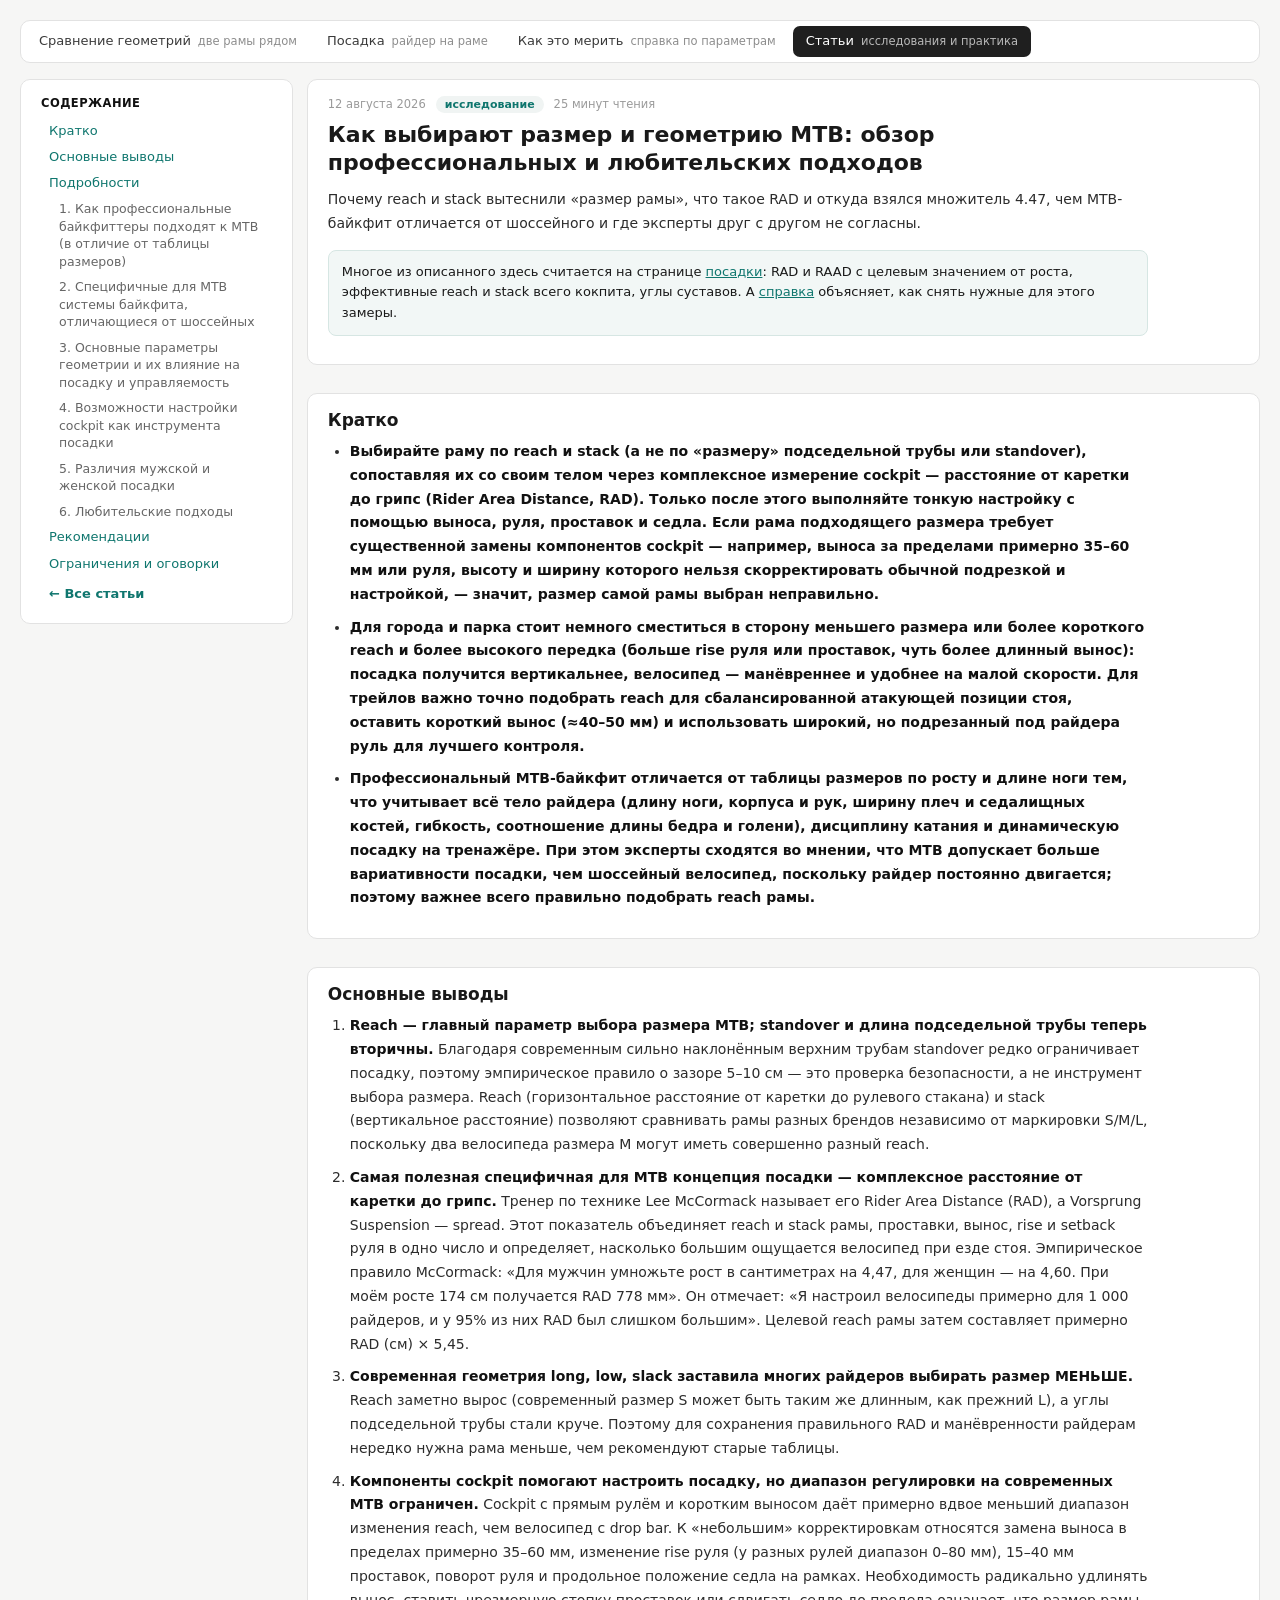
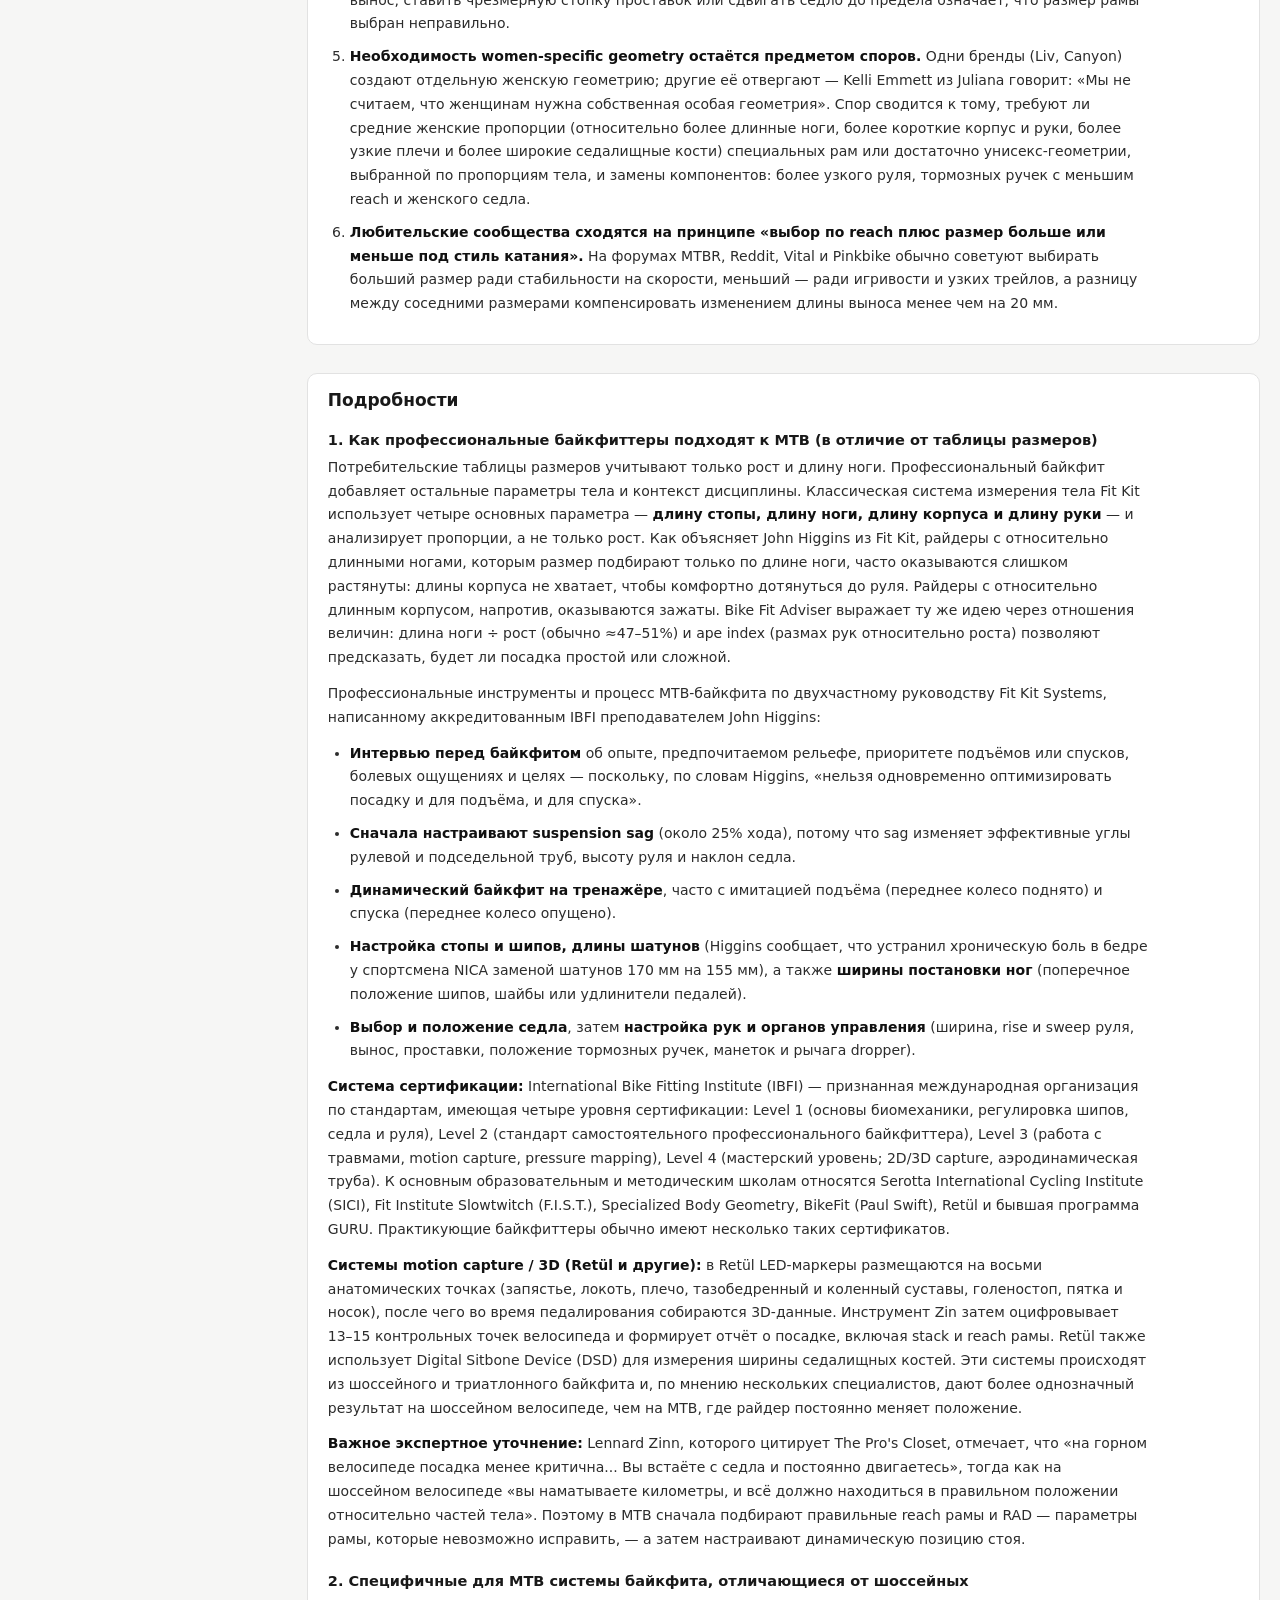
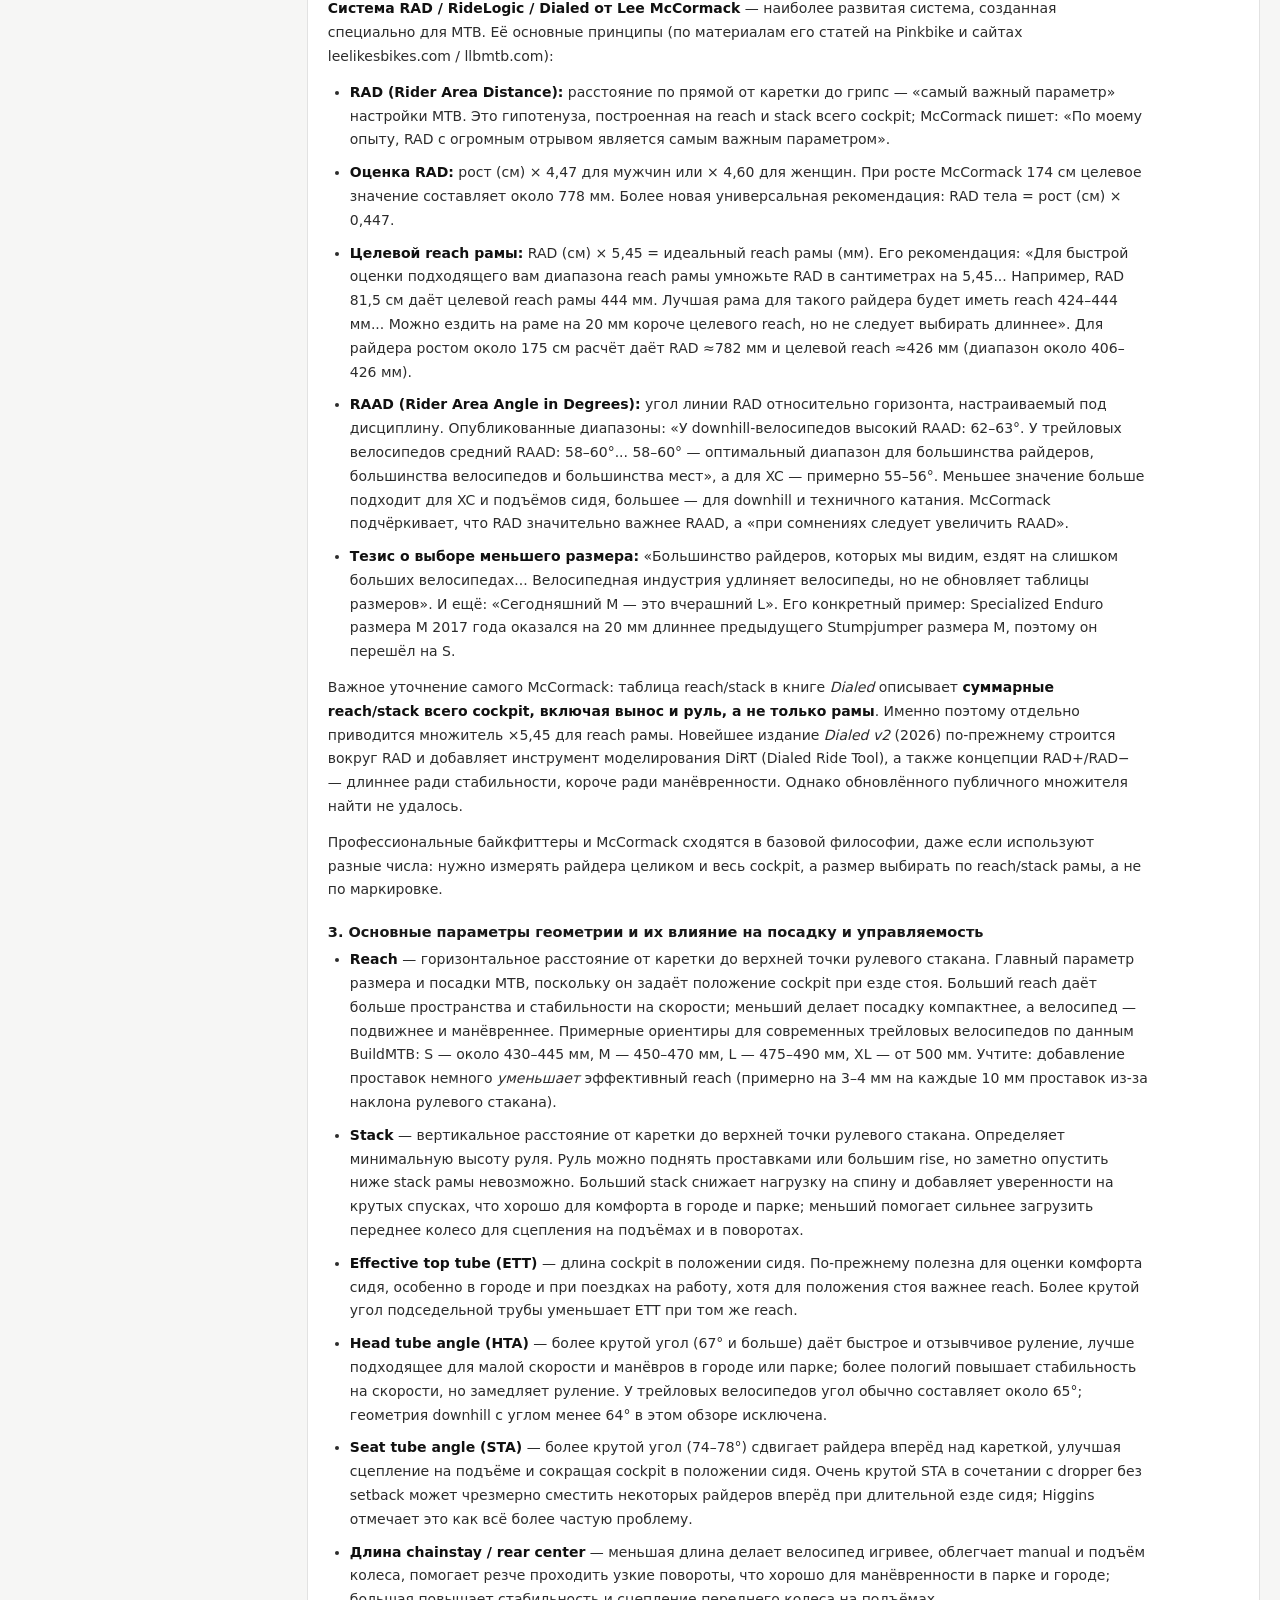
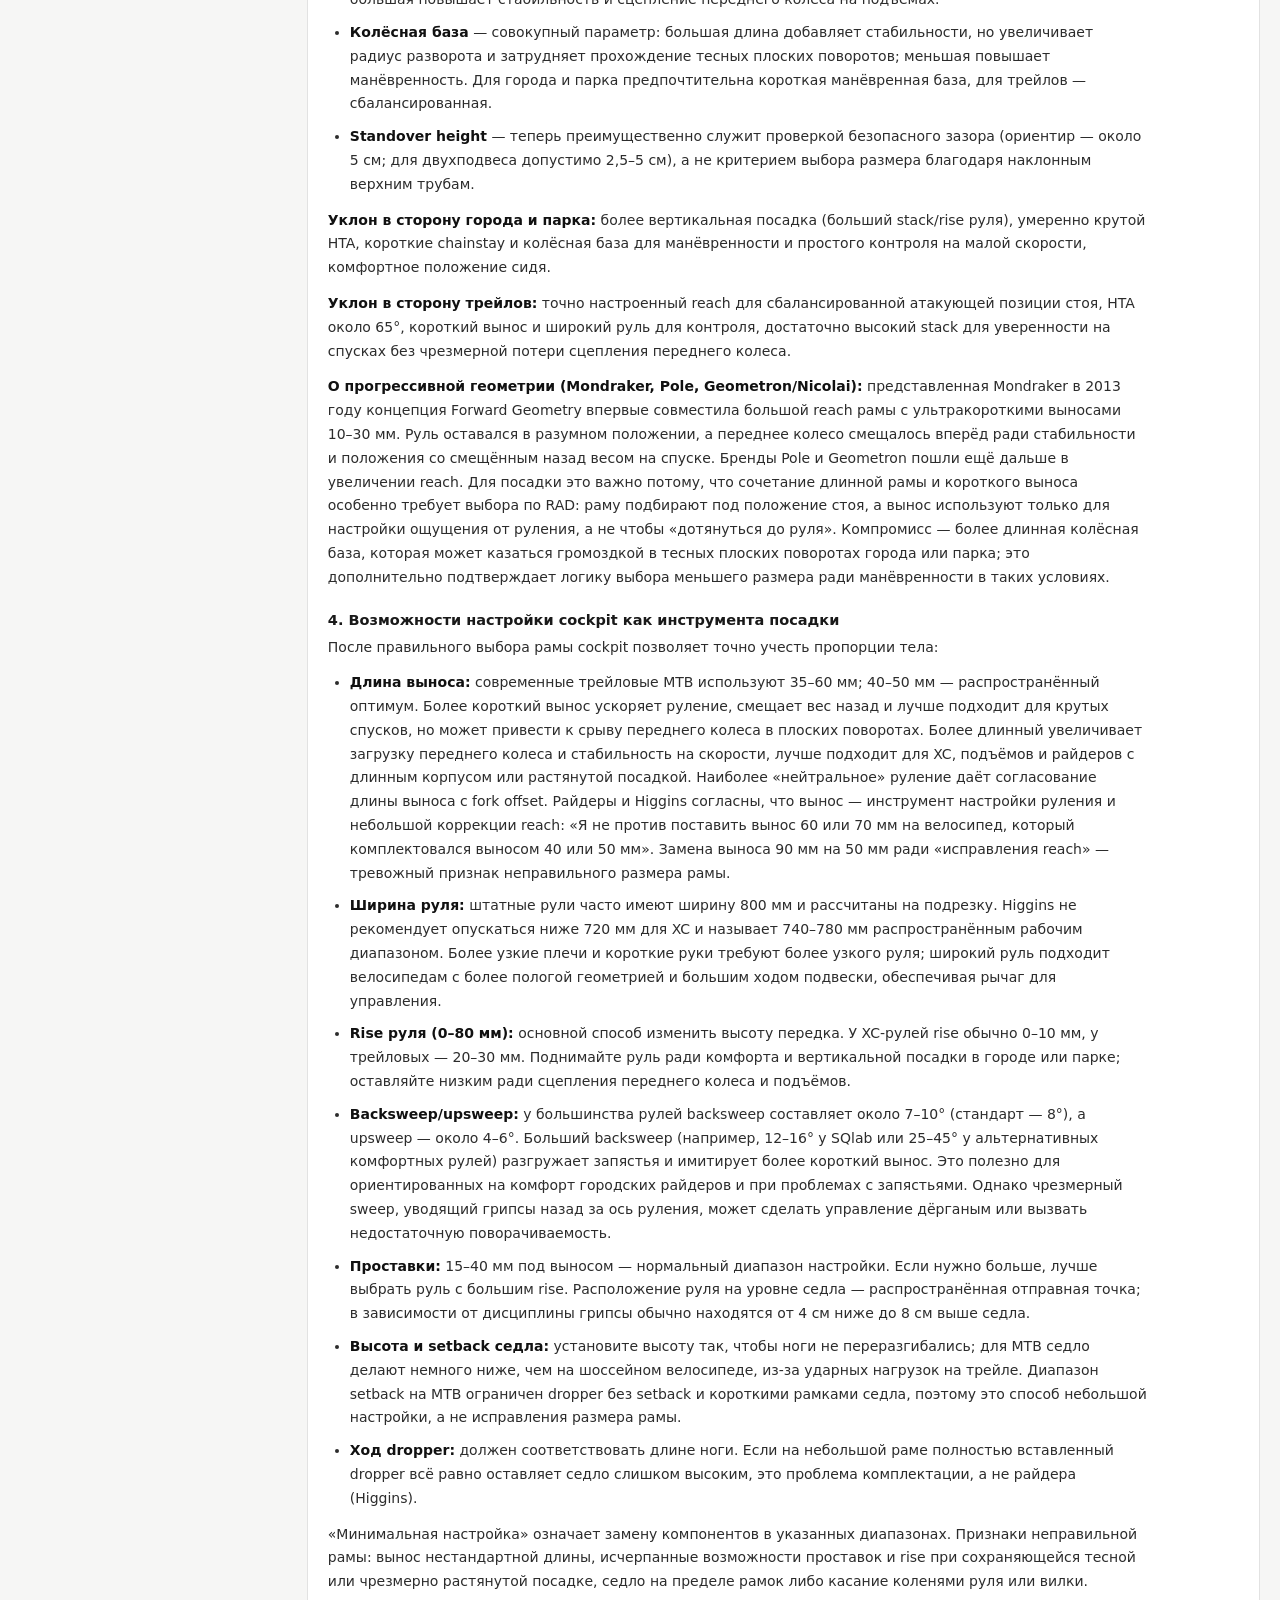
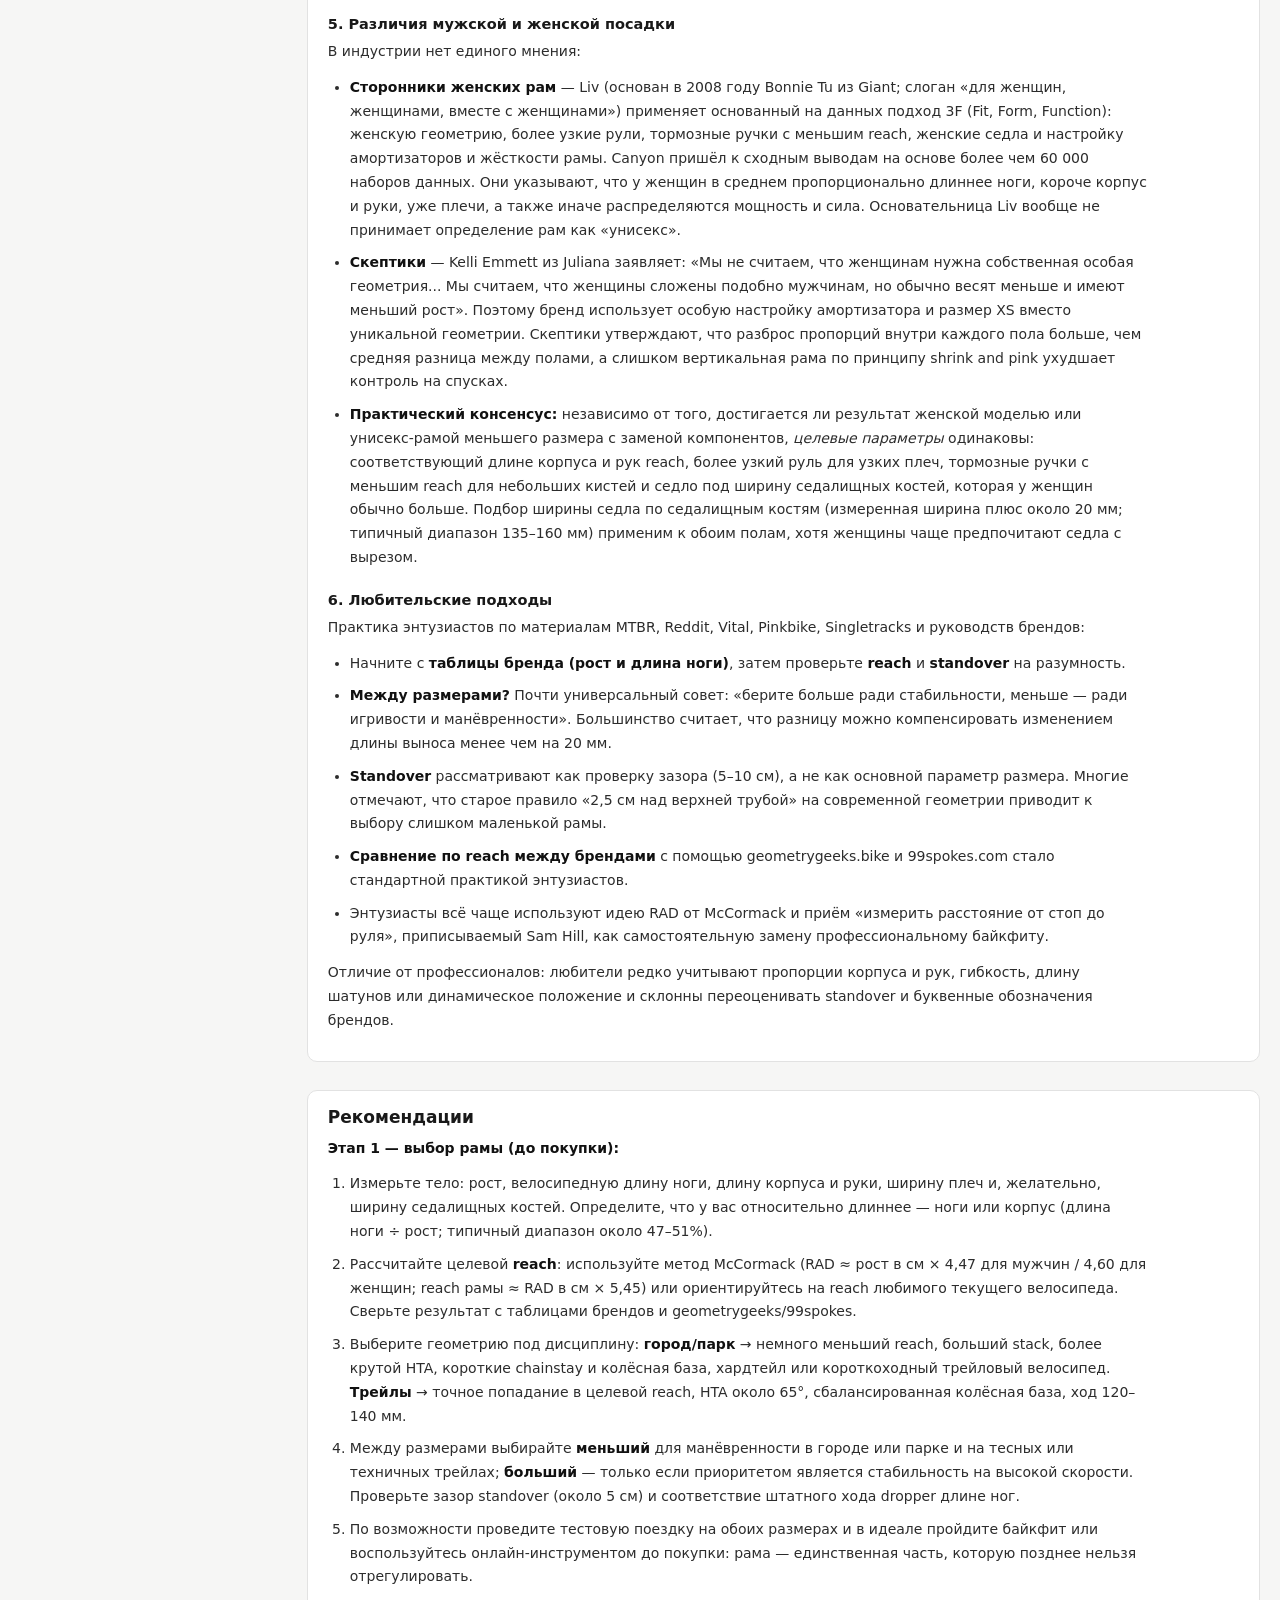
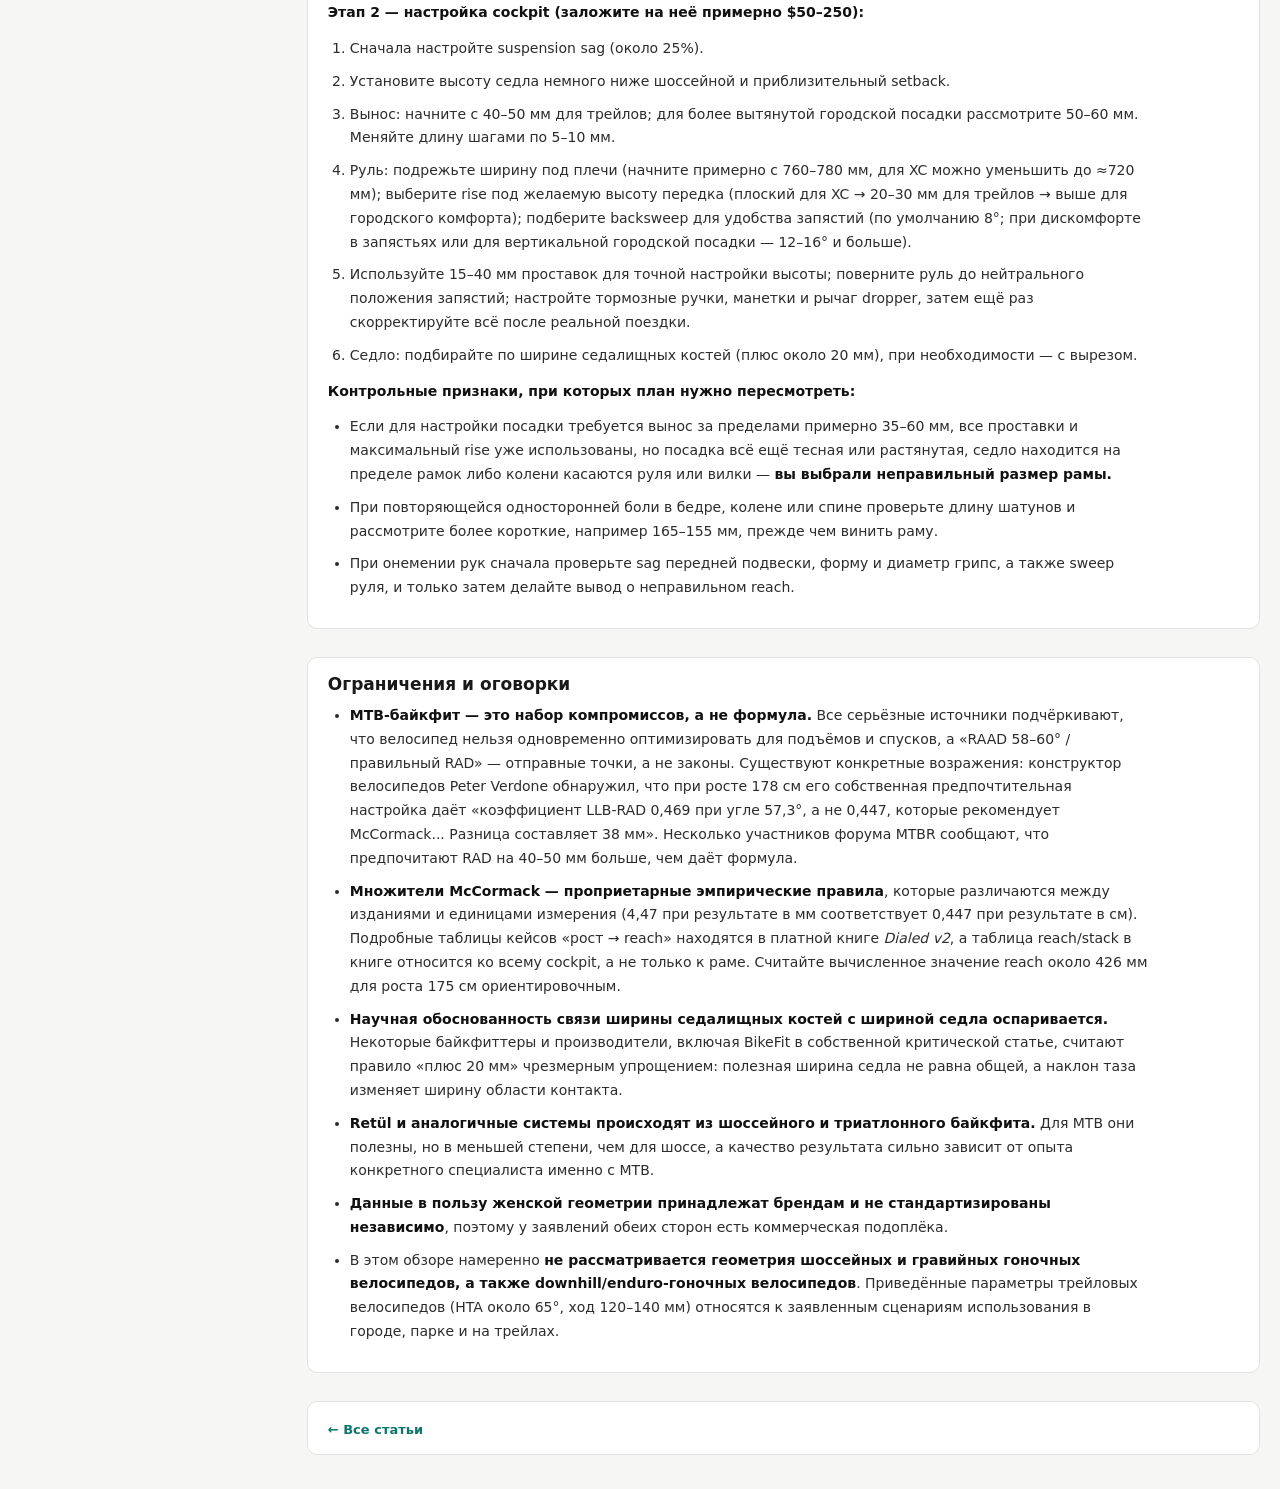
==== commit d4e2093c: "Add files via upload небольшой фикс разметки параграфов" ====
--- a/article-bikefit-approaches.html
+++ b/article-bikefit-approaches.html
@@ -4,27 +4,11 @@
 <meta charset="utf-8">
 <meta name="viewport" content="width=device-width, initial-scale=1">
 <title>Как выбирают размер и геометрию MTB — обзор подходов</title>
+<link rel="stylesheet" href="site.css">
 <style>
-:root{ --c1:#e8543f; --c2:#2b6cb0; --bd:#e2e2e2; --mut:#6b6b6b; --acc:#0f766e; }
-*{box-sizing:border-box}
-body{font-family:-apple-system,system-ui,"Segoe UI",sans-serif;margin:0;padding:20px;background:#f6f6f5;color:#191919}
-.card{background:#fff;border:1px solid var(--bd);border-radius:10px;padding:16px 20px;margin-bottom:14px}
-
-/* ---- общая навигация (одинаковая на всех страницах) ---- */
-.nav{display:flex;gap:4px;flex-wrap:wrap;align-items:center;background:#fff;border:1px solid var(--bd);
-     border-radius:10px;padding:5px;margin:0 0 16px}
-.nav a{display:flex;align-items:baseline;gap:7px;text-decoration:none;color:#3a3a3a;font-size:13px;
-       padding:7px 13px;border-radius:7px;line-height:1.3;white-space:nowrap}
-.nav a:hover{background:#f0f0ef}
-.nav a[aria-current]{background:#1f1f1f;color:#fff}
-.nav a[aria-current]:hover{background:#1f1f1f}
-.nav a .nsub{font-size:11.5px;color:#8d8d8d}
-.nav a[aria-current] .nsub{color:#b9b9b9}
-@media(max-width:600px){.nav a .nsub{display:none}}
 
 /* ---- раскладка: оглавление слева, текст справа ---- */
-.layout{display:grid;gap:14px;align-items:start}
-.panel,.results{display:grid;gap:14px;align-content:start;min-width:0}
+
 @media(min-width:1000px){
   .layout{grid-template-columns:clamp(230px,22%,320px) 1fr}
   .panel{position:sticky;top:20px;max-height:calc(100vh - 40px);overflow-y:auto;scrollbar-width:thin}
@@ -49,16 +33,14 @@
 .card a{color:var(--acc)}
 .back{display:inline-block;margin-top:4px;font-size:13px;color:var(--acc);text-decoration:none;font-weight:600}
 .tip{background:#f2f7f6;border:1px solid #d6e6e3;border-radius:8px;padding:11px 13px;font-size:13px;line-height:1.6;margin:0 0 12px;max-width:820px}
+
+/* Отличия этой страницы от общей основы (site.css). */
+.card{padding:16px 20px}
 </style>
 </head>
 <body>
 
-<nav class="nav">
-  <a href="index.html">Сравнение геометрий <span class="nsub">две рамы рядом</span></a>
-  <a href="fit-lab.html">Посадка <span class="nsub">райдер на раме</span></a>
-  <a href="help.html">Как это мерить <span class="nsub">справка по параметрам</span></a>
-  <a href="articles.html" aria-current="page">Статьи <span class="nsub">исследования и практика</span></a>
-</nav>
+<script src="nav.js"></script>
 
 <div class="layout">
 <aside class="panel">
@@ -150,7 +132,8 @@
   <li><b>Колёсная база</b> — совокупный параметр: большая длина добавляет стабильности, но увеличивает радиус разворота и затрудняет прохождение тесных плоских поворотов; меньшая повышает манёвренность. Для города и парка предпочтительна короткая манёвренная база, для трейлов — сбалансированная.</li>
   <li><b>Standover height</b> — теперь преимущественно служит проверкой безопасного зазора (ориентир — около 5 см; для двухподвеса допустимо 2,5–5 см), а не критерием выбора размера благодаря наклонным верхним трубам.</li>
   </ul>
-  <p><b>Уклон в сторону города и парка:</b> более вертикальная посадка (больший stack/rise руля), умеренно крутой HTA, короткие chainstay и колёсная база для манёвренности и простого контроля на малой скорости, комфортное положение сидя. <b>Уклон в сторону трейлов:</b> точно настроенный reach для сбалансированной атакующей позиции стоя, HTA около 65°, короткий вынос и широкий руль для контроля, достаточно высокий stack для уверенности на спусках без чрезмерной потери сцепления переднего колеса.</p>
+  <p><b>Уклон в сторону города и парка:</b> более вертикальная посадка (больший stack/rise руля), умеренно крутой HTA, короткие chainstay и колёсная база для манёвренности и простого контроля на малой скорости, комфортное положение сидя.</p>
+  <p><b>Уклон в сторону трейлов:</b> точно настроенный reach для сбалансированной атакующей позиции стоя, HTA около 65°, короткий вынос и широкий руль для контроля, достаточно высокий stack для уверенности на спусках без чрезмерной потери сцепления переднего колеса.</p>
   <p><b>О прогрессивной геометрии (Mondraker, Pole, Geometron/Nicolai):</b> представленная Mondraker в 2013 году концепция Forward Geometry впервые совместила большой reach рамы с ультракороткими выносами 10–30 мм. Руль оставался в разумном положении, а переднее колесо смещалось вперёд ради стабильности и положения со смещённым назад весом на спуске. Бренды Pole и Geometron пошли ещё дальше в увеличении reach. Для посадки это важно потому, что сочетание длинной рамы и короткого выноса особенно требует выбора по RAD: раму подбирают под положение стоя, а вынос используют только для настройки ощущения от руления, а не чтобы «дотянуться до руля». Компромисс — более длинная колёсная база, которая может казаться громоздкой в тесных плоских поворотах города или парка; это дополнительно подтверждает логику выбора меньшего размера ради манёвренности в таких условиях.</p>
   <h3 id="p4" class="sec3">4. Возможности настройки cockpit как инструмента посадки</h3>
   <p>После правильного выбора рамы cockpit позволяет точно учесть пропорции тела:</p>
--- a/site.css
+++ b/site.css
@@ -0,0 +1,58 @@
+/*
+  Общая основа оформления: то, что на всех страницах совпадало дословно.
+
+  Здесь только каркас — фон, типографика, палитра, шапка, карточка, сетка
+  «панель + результаты». Компоненты конкретной страницы остаются в ней самой:
+  таблицы сравнения, поля ввода, схемы, оглавление статьи.
+
+  Порядок каскада. Файл подключается ПЕРЕД собственным <style> страницы,
+  поэтому любое правило страницы перебивает здешнее при равной специфичности.
+  Перед выносом проверено, что ни одно из этих правил не полагалось на то,
+  что оно стоит позже локального: пар «равная специфичность + общее свойство +
+  один и тот же элемент» не нашлось ни на одной странице.
+*/
+
+/* Палитра — объединение того, что было по страницам. Неиспользуемая
+   переменная ничего не стоит, а расхождение оттенков между разделами стоило бы. */
+:root{
+  --c1:#e8543f;      /* первый велосипед, акцент */
+  --c2:#2b6cb0;      /* второй велосипед */
+  --bd:#e2e2e2;      /* границы карточек */
+  --mut:#6b6b6b;     /* приглушённый текст */
+  --acc:#0f766e;     /* акцент справки и статей */
+  --body:#4f7fe0;    /* райдер на схемах */
+}
+
+*{box-sizing:border-box}
+
+body{font-family:-apple-system,system-ui,"Segoe UI",sans-serif;margin:0;padding:20px;
+     background:#f6f6f5;color:#191919}
+
+h1{font-size:19px;margin:0 0 3px}
+.sub{color:var(--mut);font-size:13px;margin-bottom:18px}
+
+.card{background:#fff;border:1px solid var(--bd);border-radius:10px;padding:14px 16px;margin-bottom:14px}
+
+/* Каркас «панель слева + результаты справа». В одну колонку по умолчанию;
+   в какой ширине разъезжается на две — решает сама страница, у инструментов
+   и у текстовых разделов точки разные. */
+.layout{display:grid;gap:14px;align-items:start}
+.panel,.results{display:grid;gap:14px;align-content:start;min-width:0}
+
+/* Шапка. Разметку рисует nav.js, здесь только вид. */
+.nav{display:flex;gap:4px;flex-wrap:wrap;align-items:center;background:#fff;border:1px solid var(--bd);
+     border-radius:10px;padding:5px;margin:0 0 16px}
+.nav a{display:flex;align-items:baseline;gap:7px;text-decoration:none;color:#3a3a3a;font-size:13px;
+       padding:7px 13px;border-radius:7px;line-height:1.3;white-space:nowrap}
+.nav a:hover{background:#f0f0ef}
+.nav a[aria-current]{background:#1f1f1f;color:#fff}
+.nav a[aria-current]:hover{background:#1f1f1f}
+.nav a .nsub{font-size:11.5px;color:#8d8d8d}
+.nav a[aria-current] .nsub{color:#b9b9b9}
+
+/* На узком экране подписи разделов не помещаются — остаются только названия. */
+@media(max-width:600px){ .nav a .nsub{display:none} }
+
+/* На бумаге навигация бессмысленна. Раньше это правило было не на всех
+   страницах, и шапка иногда печаталась. */
+@media print{ .nav{display:none!important} }
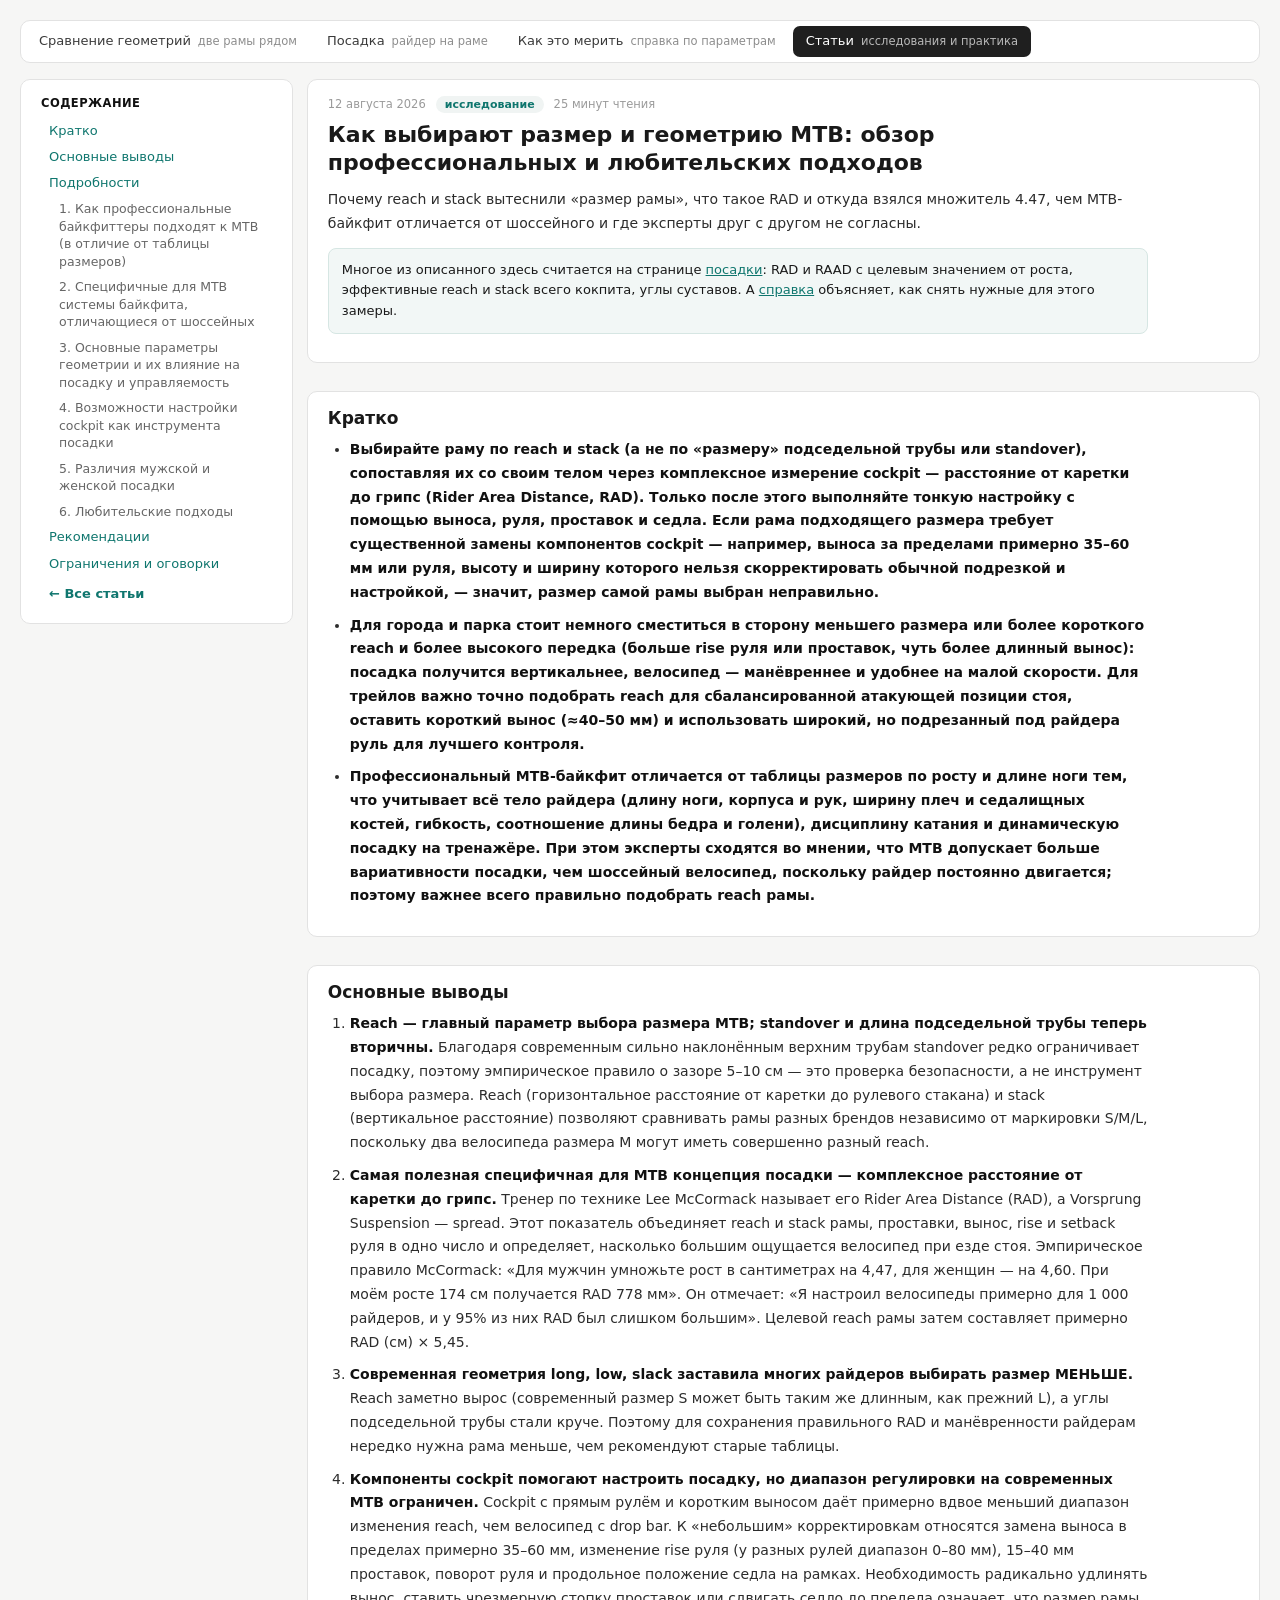
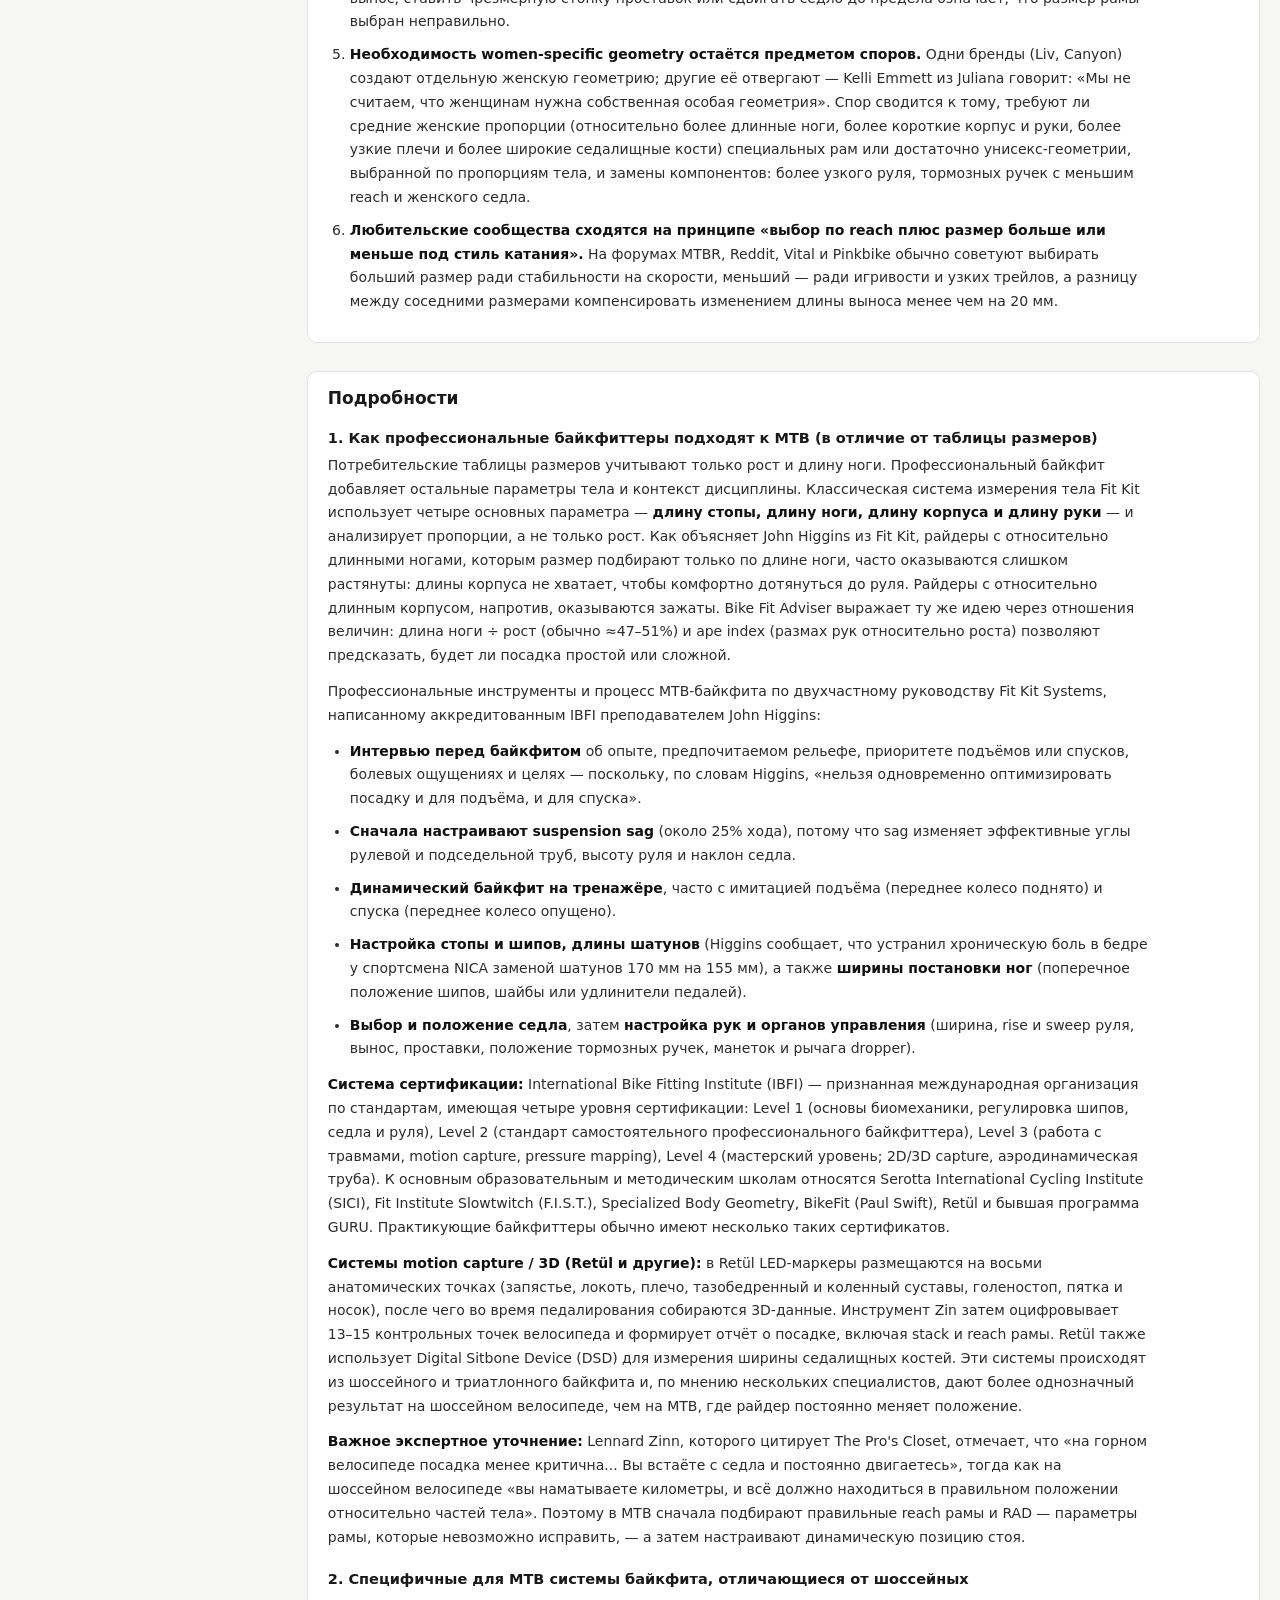
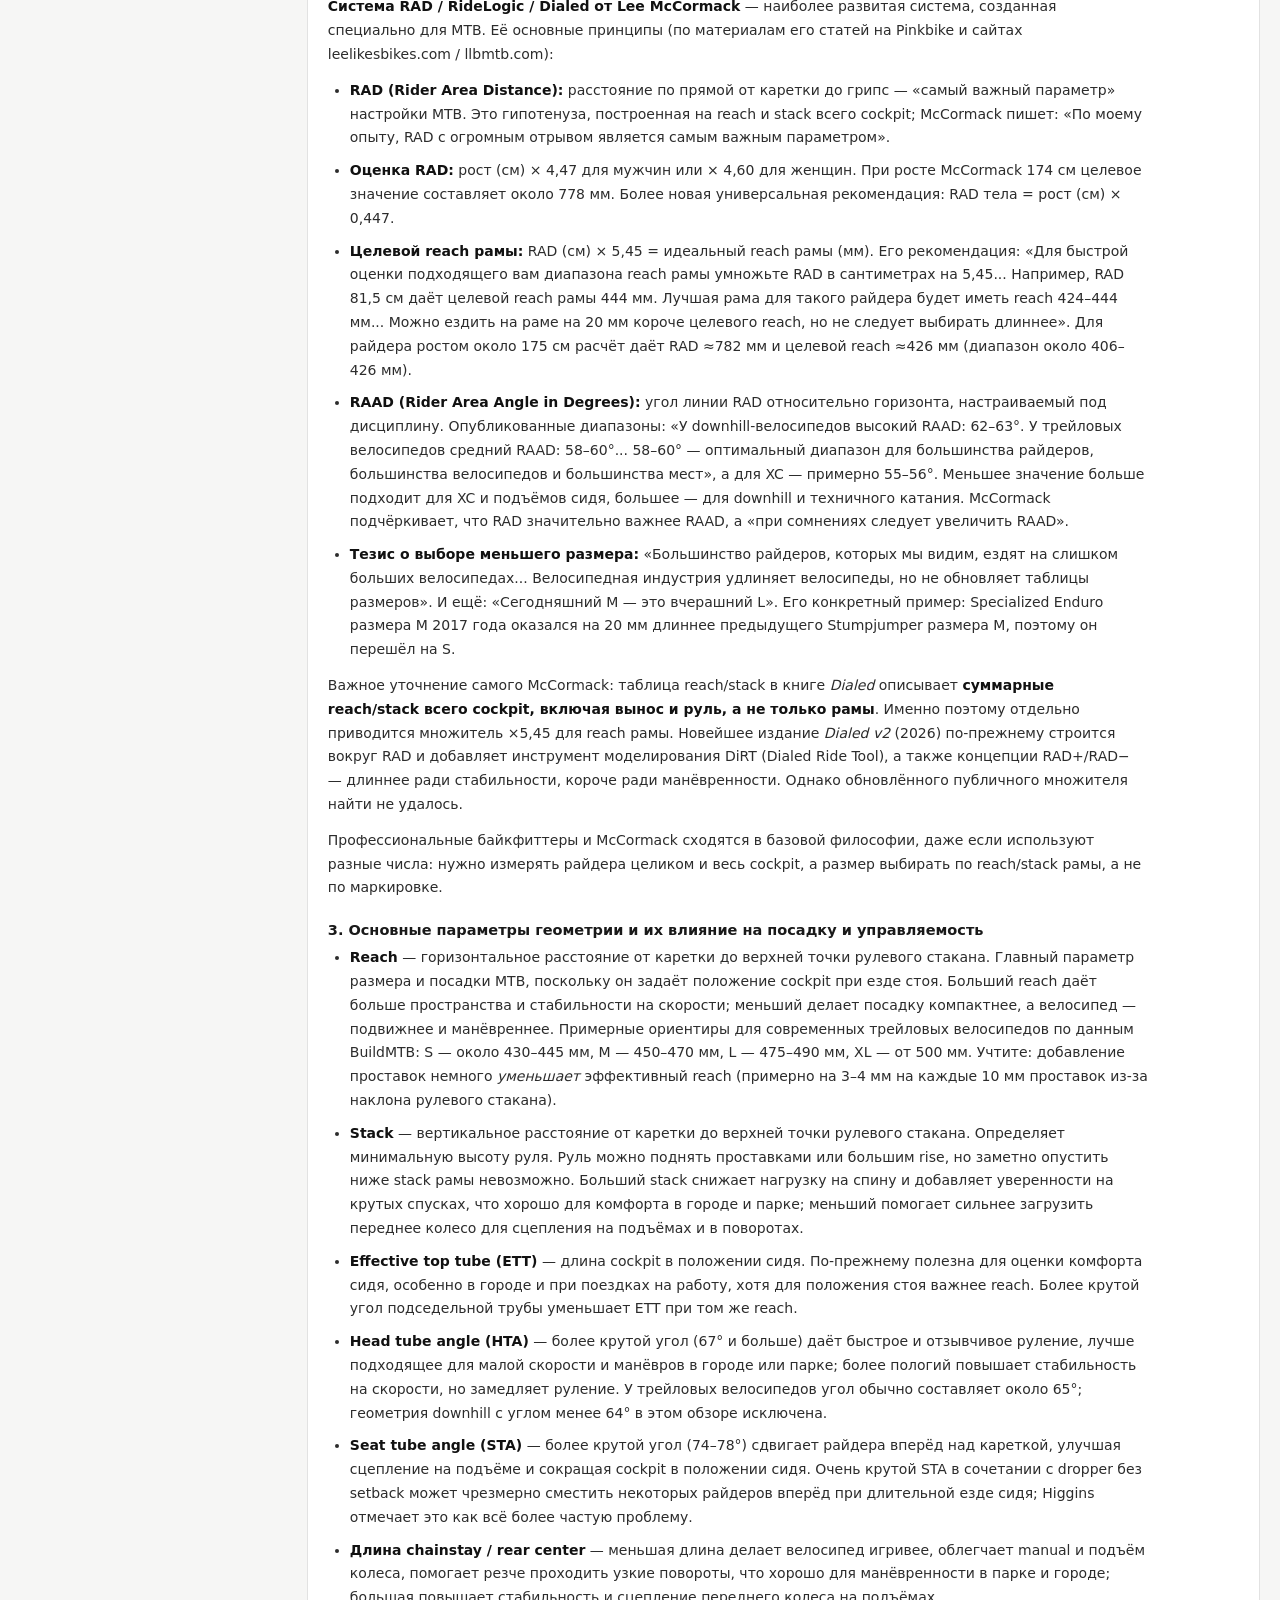
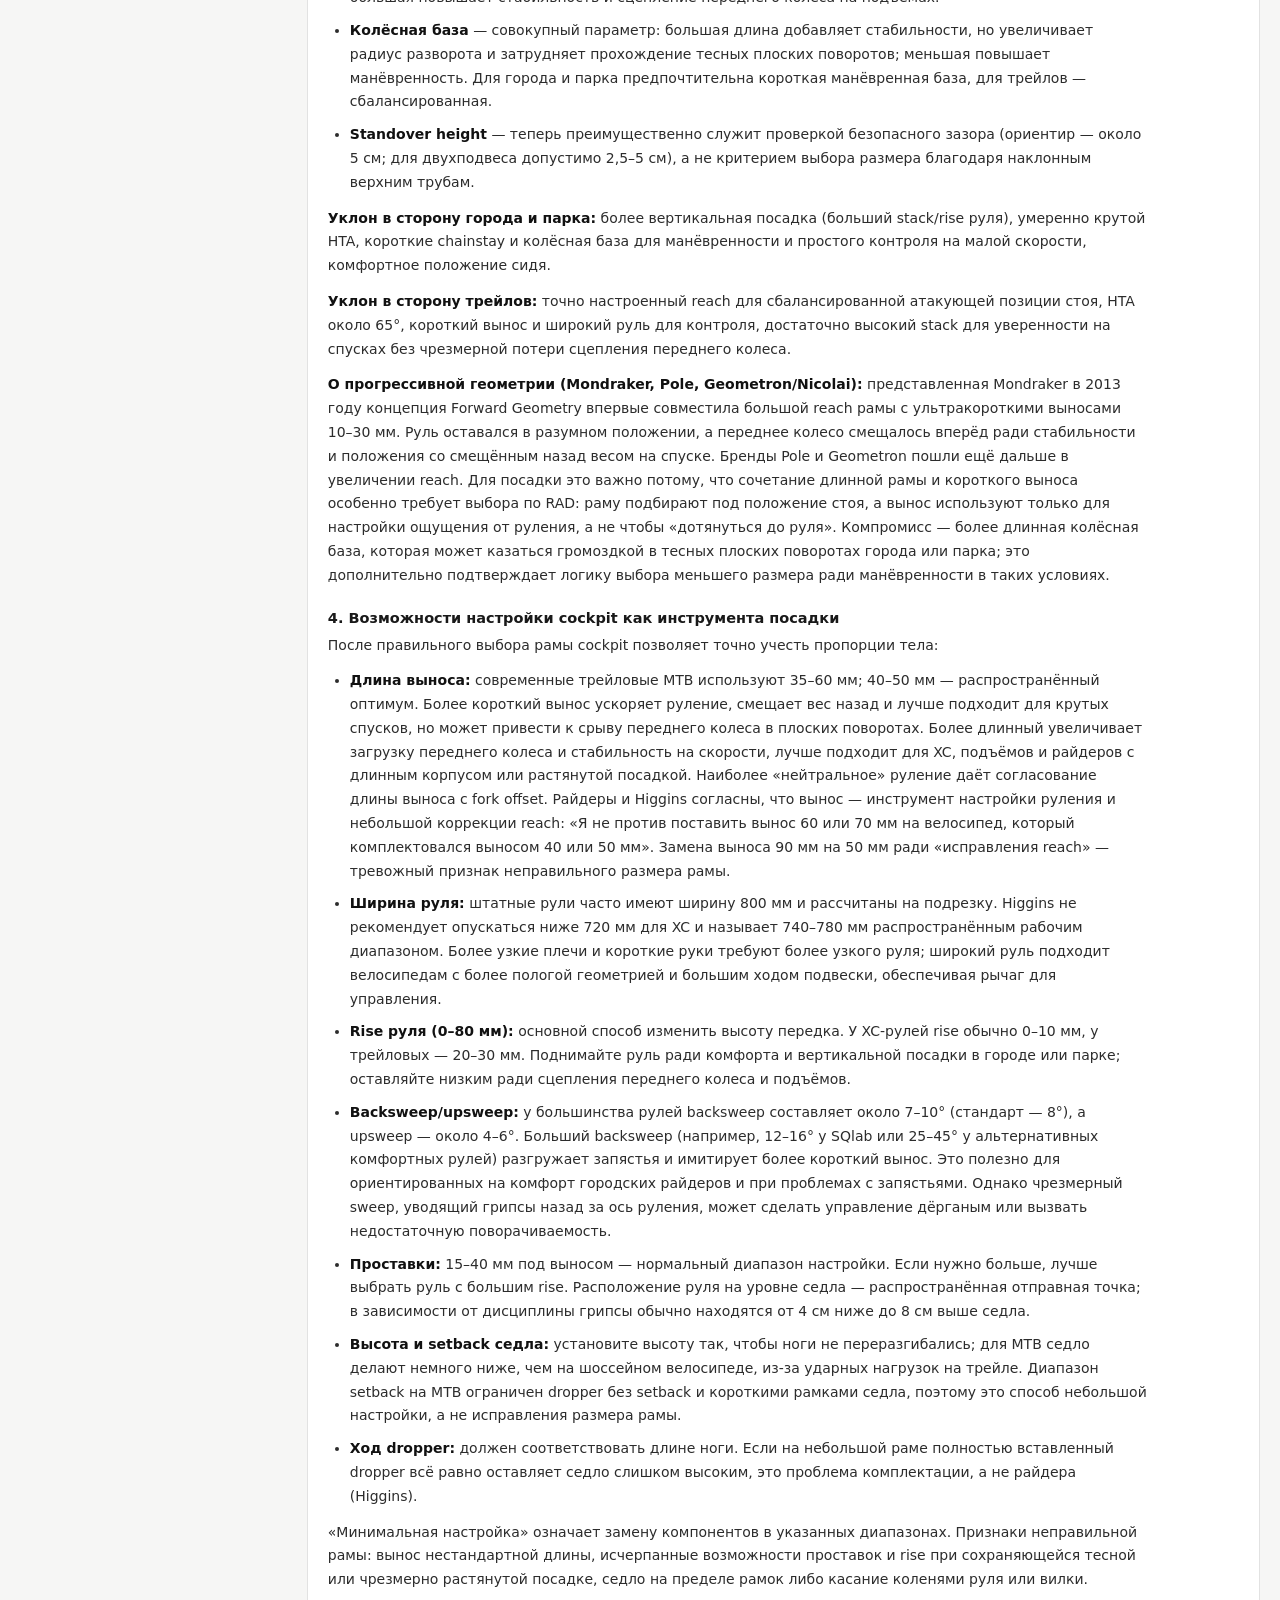
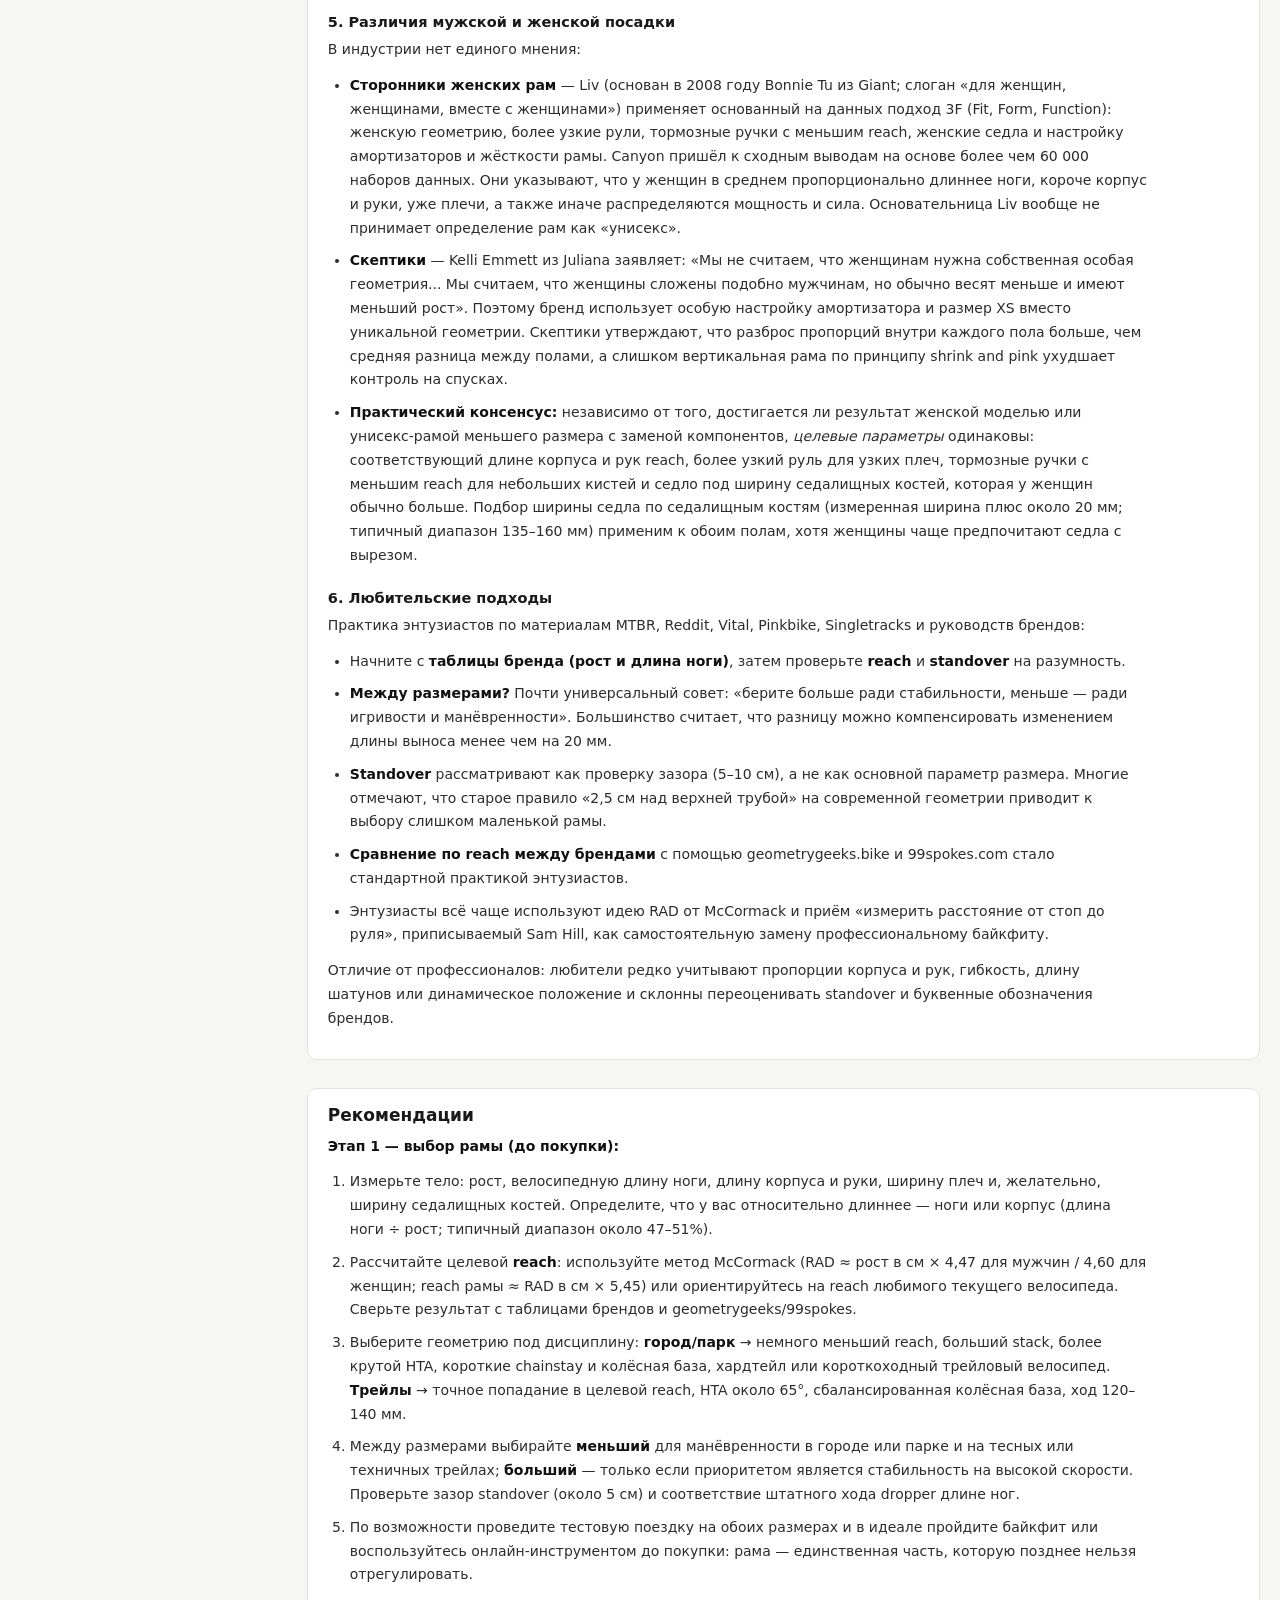
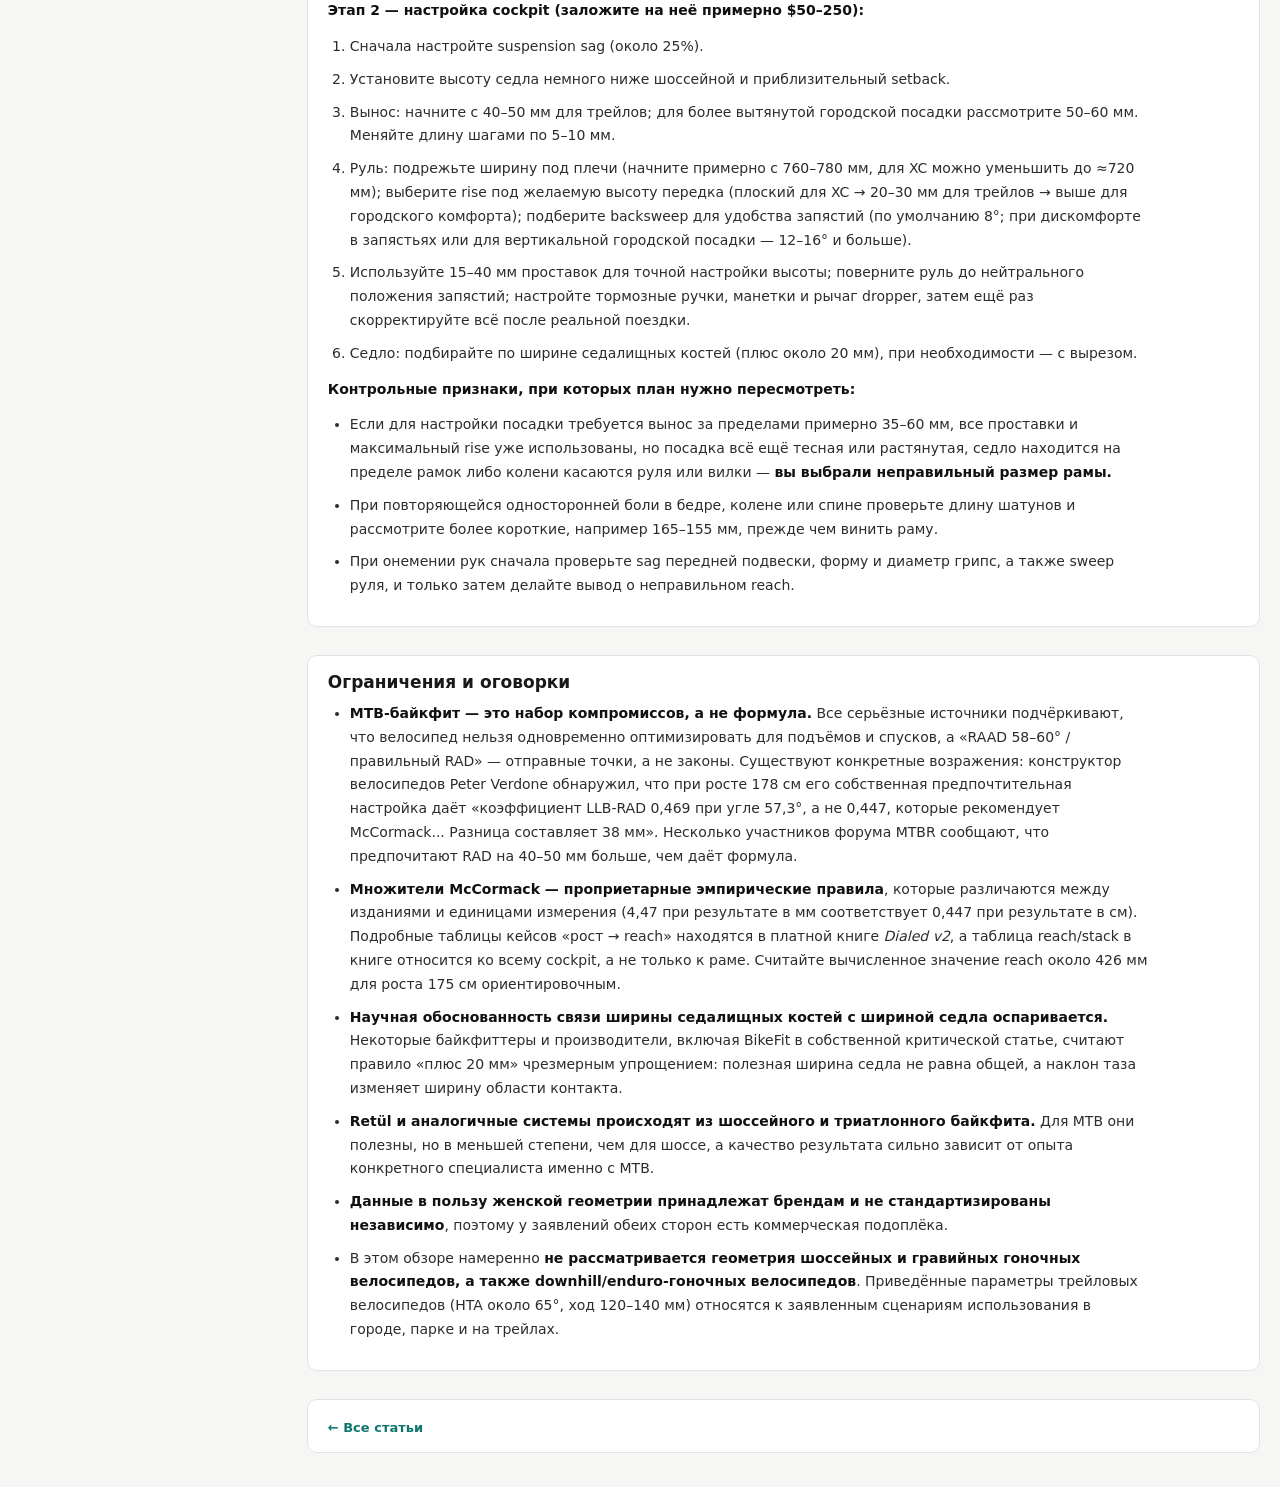
==== commit 05530fe5: "Add files via upload унифицирован стиль в статьях и хелпе" ====
--- a/article-bikefit-approaches.html
+++ b/article-bikefit-approaches.html
@@ -5,36 +5,9 @@
 <meta name="viewport" content="width=device-width, initial-scale=1">
 <title>Как выбирают размер и геометрию MTB — обзор подходов</title>
 <link rel="stylesheet" href="site.css">
+<link rel="stylesheet" href="read.css">
 <style>
-
-/* ---- раскладка: оглавление слева, текст справа ---- */
-
-@media(min-width:1000px){
-  .layout{grid-template-columns:clamp(230px,22%,320px) 1fr}
-  .panel{position:sticky;top:20px;max-height:calc(100vh - 40px);overflow-y:auto;scrollbar-width:thin}
-}
-.toc{font-size:13px}
-.toc b{display:block;font-size:11.5px;text-transform:uppercase;letter-spacing:.04em;color:#888;margin:0 0 8px;font-weight:600}
-.toc a{display:block;text-decoration:none;color:#3a3a3a;padding:4px 8px;border-radius:6px;line-height:1.4}
-.toc a:hover{background:#f2f2f1}
-.toc .t2{padding-left:18px;font-size:12.5px;color:#666}
-
-/* ---- текст статьи ---- */
-.artmeta{display:flex;gap:10px;align-items:baseline;flex-wrap:wrap;font-size:11.5px;color:#9a9a9a;margin-bottom:8px}
-.tag{background:#f0f4f3;color:var(--acc);border-radius:20px;padding:2px 9px;font-size:11px;font-weight:600}
-h1{font-size:22px;line-height:1.3;margin:0 0 10px;max-width:820px}
-.lead{font-size:14px;color:#4a4a4a;line-height:1.65;margin:0;max-width:820px}
-.card h2{font-size:17px;margin:0 0 10px;scroll-margin-top:20px}
-.sec3{font-size:14.5px;margin:22px 0 8px;scroll-margin-top:20px}
-.card p{font-size:14px;line-height:1.7;margin:0 0 12px;max-width:820px;color:#2c2c2c}
-.card ul,.card ol{font-size:14px;line-height:1.7;margin:0 0 12px;padding-left:22px;max-width:820px;color:#2c2c2c}
-.card li{margin-bottom:9px}
-.card b{color:#111;font-weight:650}
-.card a{color:var(--acc)}
-.back{display:inline-block;margin-top:4px;font-size:13px;color:var(--acc);text-decoration:none;font-weight:600}
-.tip{background:#f2f7f6;border:1px solid #d6e6e3;border-radius:8px;padding:11px 13px;font-size:13px;line-height:1.6;margin:0 0 12px;max-width:820px}
-
-/* Отличия этой страницы от общей основы (site.css). */
+/* Отличия этой страницы от общей основы. Всё остальное — в site.css и read.css. */
 .card{padding:16px 20px}
 </style>
 </head>
@@ -71,7 +44,7 @@
   </div>
   <h1>Как выбирают размер и геометрию MTB: обзор профессиональных и любительских подходов</h1>
   <p class="lead">Почему reach и stack вытеснили «размер рамы», что такое RAD и откуда взялся множитель 4.47, чем MTB-байкфит отличается от шоссейного и где эксперты друг с другом не согласны.</p>
-  <div class="tip" style="margin-top:14px">Многое из описанного здесь считается на странице <a href="fit-lab.html">посадки</a>: RAD и RAAD с целевым значением от роста, эффективные reach и stack всего кокпита, углы суставов. А <a href="help.html">справка</a> объясняет, как снять нужные для этого замеры.</div>
+  <div class="tip">Многое из описанного здесь считается на странице <a href="fit-lab.html">посадки</a>: RAD и RAAD с целевым значением от роста, эффективные reach и stack всего кокпита, углы суставов. А <a href="help.html">справка</a> объясняет, как снять нужные для этого замеры.</div>
 </div>
 
 <div class="card">
--- a/site.css
+++ b/site.css
@@ -39,6 +39,9 @@
 .layout{display:grid;gap:14px;align-items:start}
 .panel,.results{display:grid;gap:14px;align-content:start;min-width:0}
 
+/* Чип-метка: тег статьи в списке и в самой статье. */
+.tag{background:#f0f4f3;color:var(--acc);border-radius:20px;padding:2px 9px;font-size:11px;font-weight:600}
+
 /* Шапка. Разметку рисует nav.js, здесь только вид. */
 .nav{display:flex;gap:4px;flex-wrap:wrap;align-items:center;background:#fff;border:1px solid var(--bd);
      border-radius:10px;padding:5px;margin:0 0 16px}
--- a/read.css
+++ b/read.css
@@ -0,0 +1,62 @@
+/*
+  Оформление страниц, которые читают: справка и статьи.
+
+  У них одинаковый скелет — оглавление в липкой панели слева, шапка и текст
+  карточками справа, — и раньше он был описан дважды, с разъехавшимися мелочами:
+  ширина панели 20% против 22%, отступ подпункта 20 против 18, заголовок раздела
+  15 против 17 пикселей, разные подсказки. Отсюда файл: новая статья подключает
+  его строкой и сразу выглядит как остальные.
+
+  Что сюда НЕ входит: виджеты справки (сетка параметров, шаги, таблицы норм,
+  схемы) — они есть только там. Инструменты с расчётами берут tools.css, а не
+  этот файл: у них другой масштаб и другие теги.
+
+  Подключается после site.css и перед собственным <style> страницы.
+*/
+
+/* ---------- раскладка: оглавление слева, текст справа ---------- */
+/* До 1000px оглавление становится обычной карточкой сверху — на телефоне
+   липкая колонка съедала бы пол-экрана. */
+@media(min-width:1000px){
+  .layout{grid-template-columns:clamp(230px,22%,320px) 1fr}
+  .panel{position:sticky;top:20px;max-height:calc(100vh - 40px);overflow-y:auto;scrollbar-width:thin}
+}
+
+/* ---------- оглавление ---------- */
+.toc{font-size:13px}
+.toc b{display:block;font-size:11.5px;text-transform:uppercase;letter-spacing:.04em;color:#888;
+       margin:0 0 8px;font-weight:600}
+.toc a{display:block;text-decoration:none;color:#3a3a3a;padding:4px 8px;border-radius:6px;line-height:1.4}
+.toc a:hover{background:#f2f2f1}
+.toc .t2{padding-left:18px;font-size:12.5px;color:#666}
+.back{display:inline-block;margin-top:4px;font-size:13px;color:var(--acc);text-decoration:none;font-weight:600}
+
+/* ---------- шапка: живёт в первой карточке правой колонки, а не над раскладкой,
+     чтобы заголовок стоял на одной высоте с оглавлением ---------- */
+.artmeta{display:flex;gap:10px;align-items:baseline;flex-wrap:wrap;font-size:11.5px;color:#9a9a9a;margin-bottom:8px}
+h1{font-size:22px;line-height:1.3;margin:0 0 10px;max-width:820px}
+.lead{font-size:14px;color:#4a4a4a;line-height:1.65;margin:0 0 14px;max-width:820px}
+
+/* ---------- текст ----------
+   820px — это примерно 90 знаков в строке: дальше глаз теряет начало следующей. */
+.card h2{font-size:17px;margin:0 0 10px;scroll-margin-top:20px}
+.sec3{font-size:14.5px;margin:22px 0 8px;scroll-margin-top:20px}
+.card p{font-size:14px;line-height:1.7;margin:0 0 12px;max-width:820px;color:#2c2c2c}
+.card ul,.card ol{font-size:14px;line-height:1.7;margin:0 0 12px;padding-left:22px;max-width:820px;color:#2c2c2c}
+.card li{margin-bottom:9px}
+.card b{color:#111;font-weight:650}
+.card a{color:var(--acc)}
+
+/* ---------- врезки ---------- */
+.tip{background:#f2f7f6;border:1px solid #d6e6e3;border-radius:8px;padding:11px 13px;
+     font-size:13px;line-height:1.6;margin:0 0 12px;max-width:820px}
+.warnbox{background:#fff8e6;border:1px solid #f0dfae;border-radius:8px;padding:11px 13px;
+     font-size:13px;line-height:1.6;margin:0 0 12px;max-width:820px}
+
+/* На бумаге оглавление бесполезно: ссылки не нажать, а место занимают. */
+@media print{
+  .toc{display:none!important}
+  .layout{display:block}
+  .card{border:none;padding:0;margin:0 0 14px}
+  body{padding:0;background:#fff}
+}
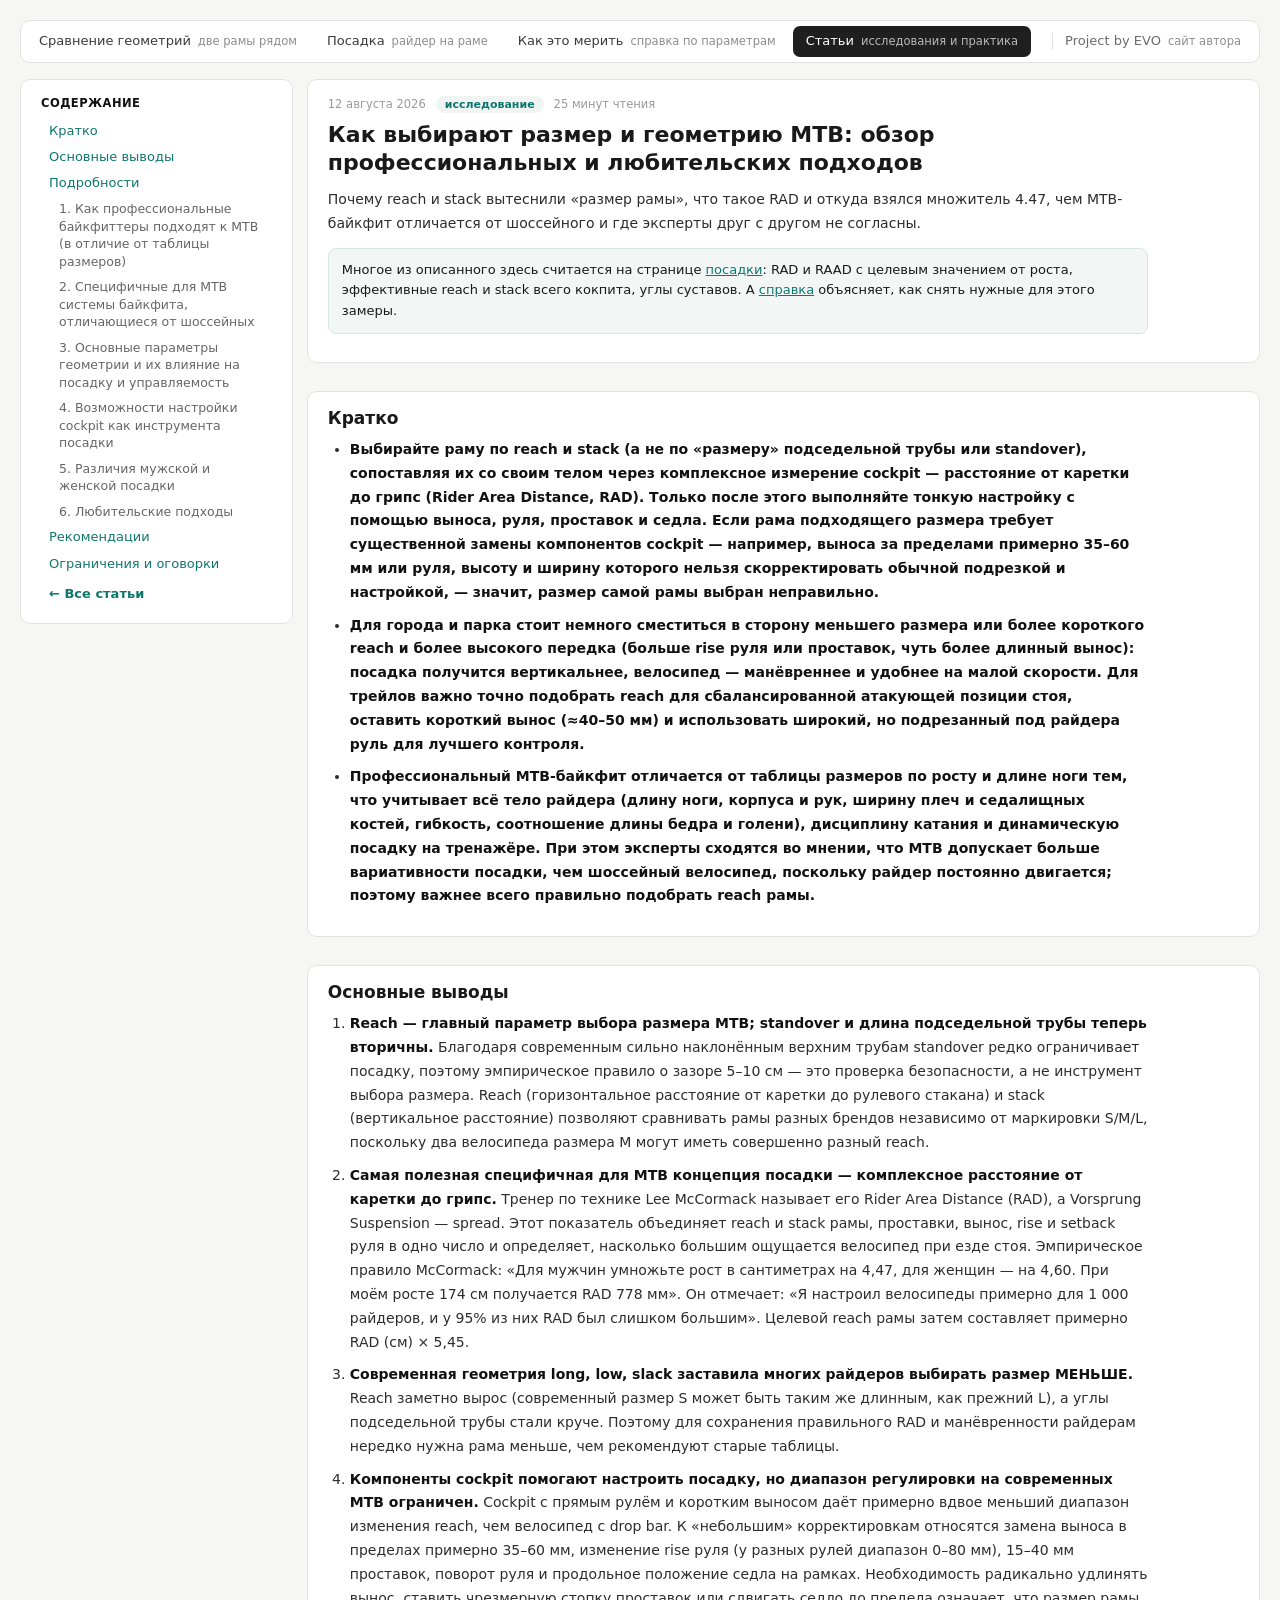
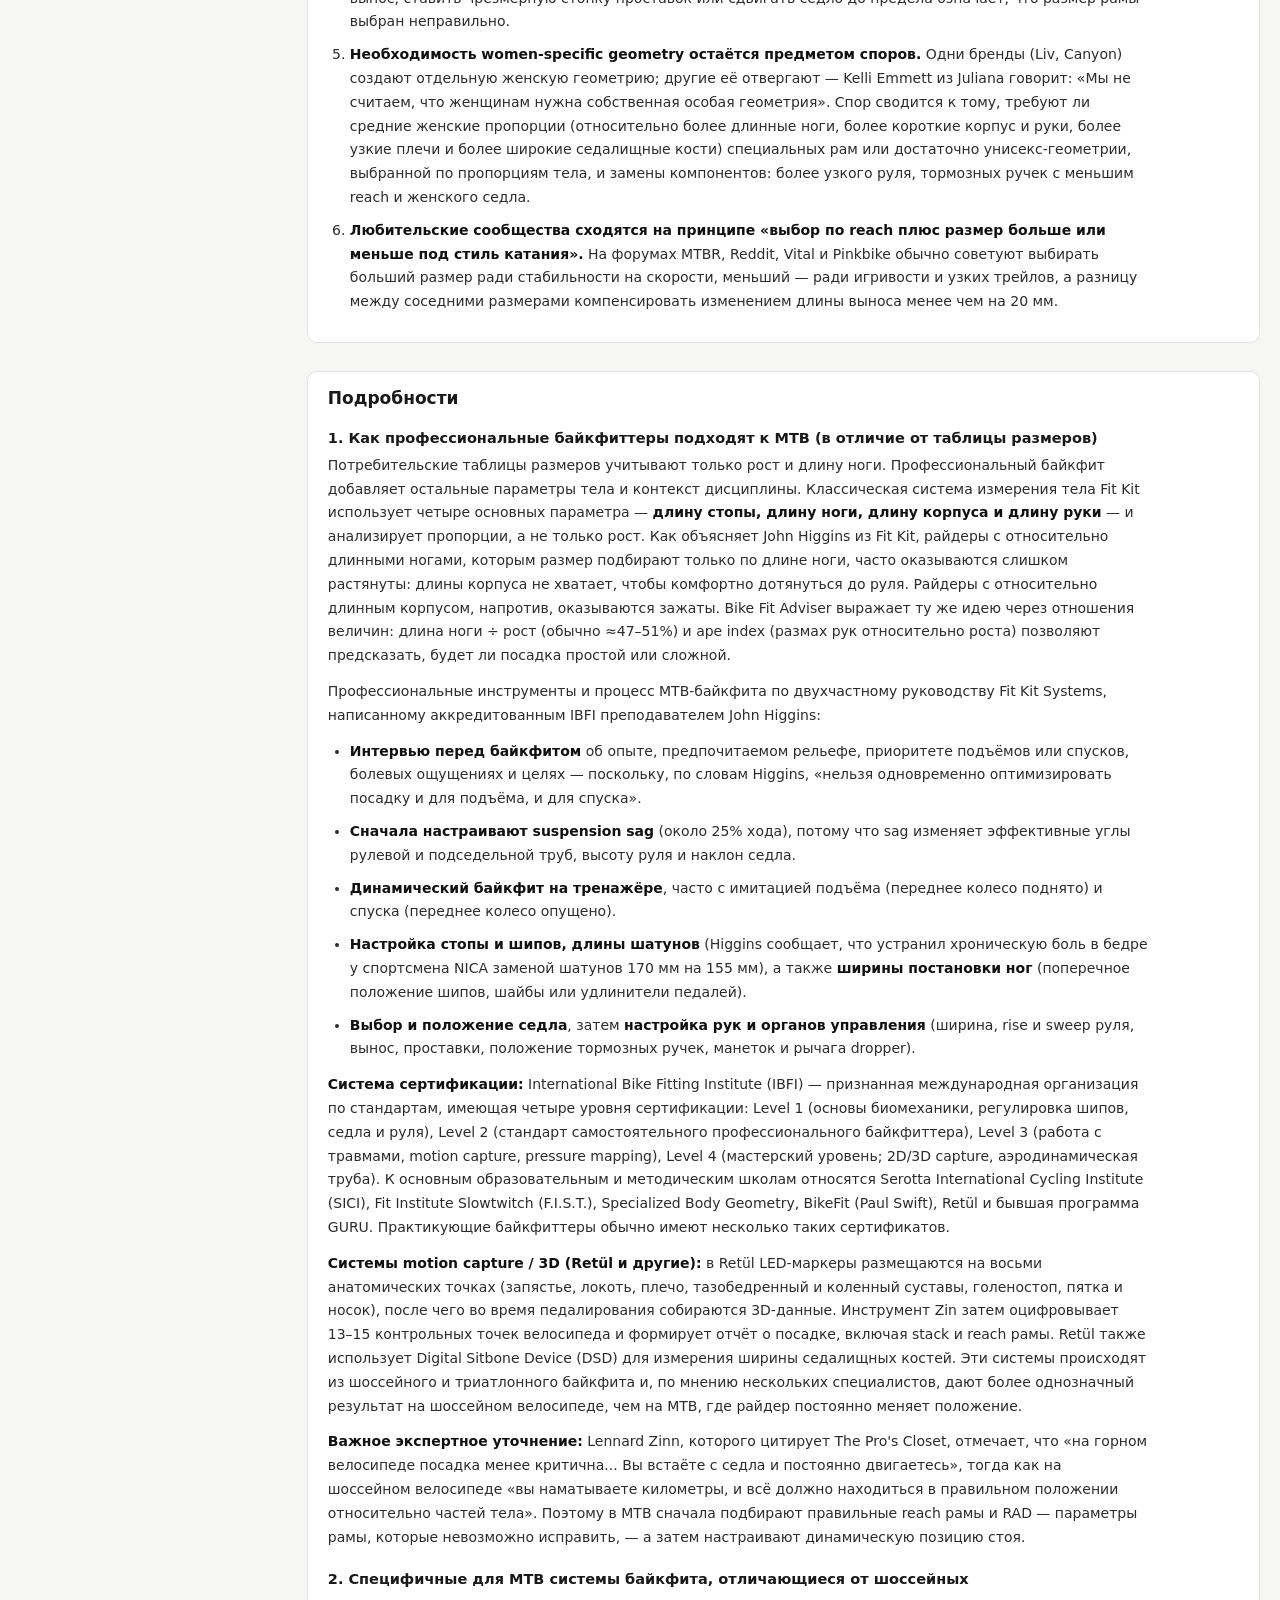
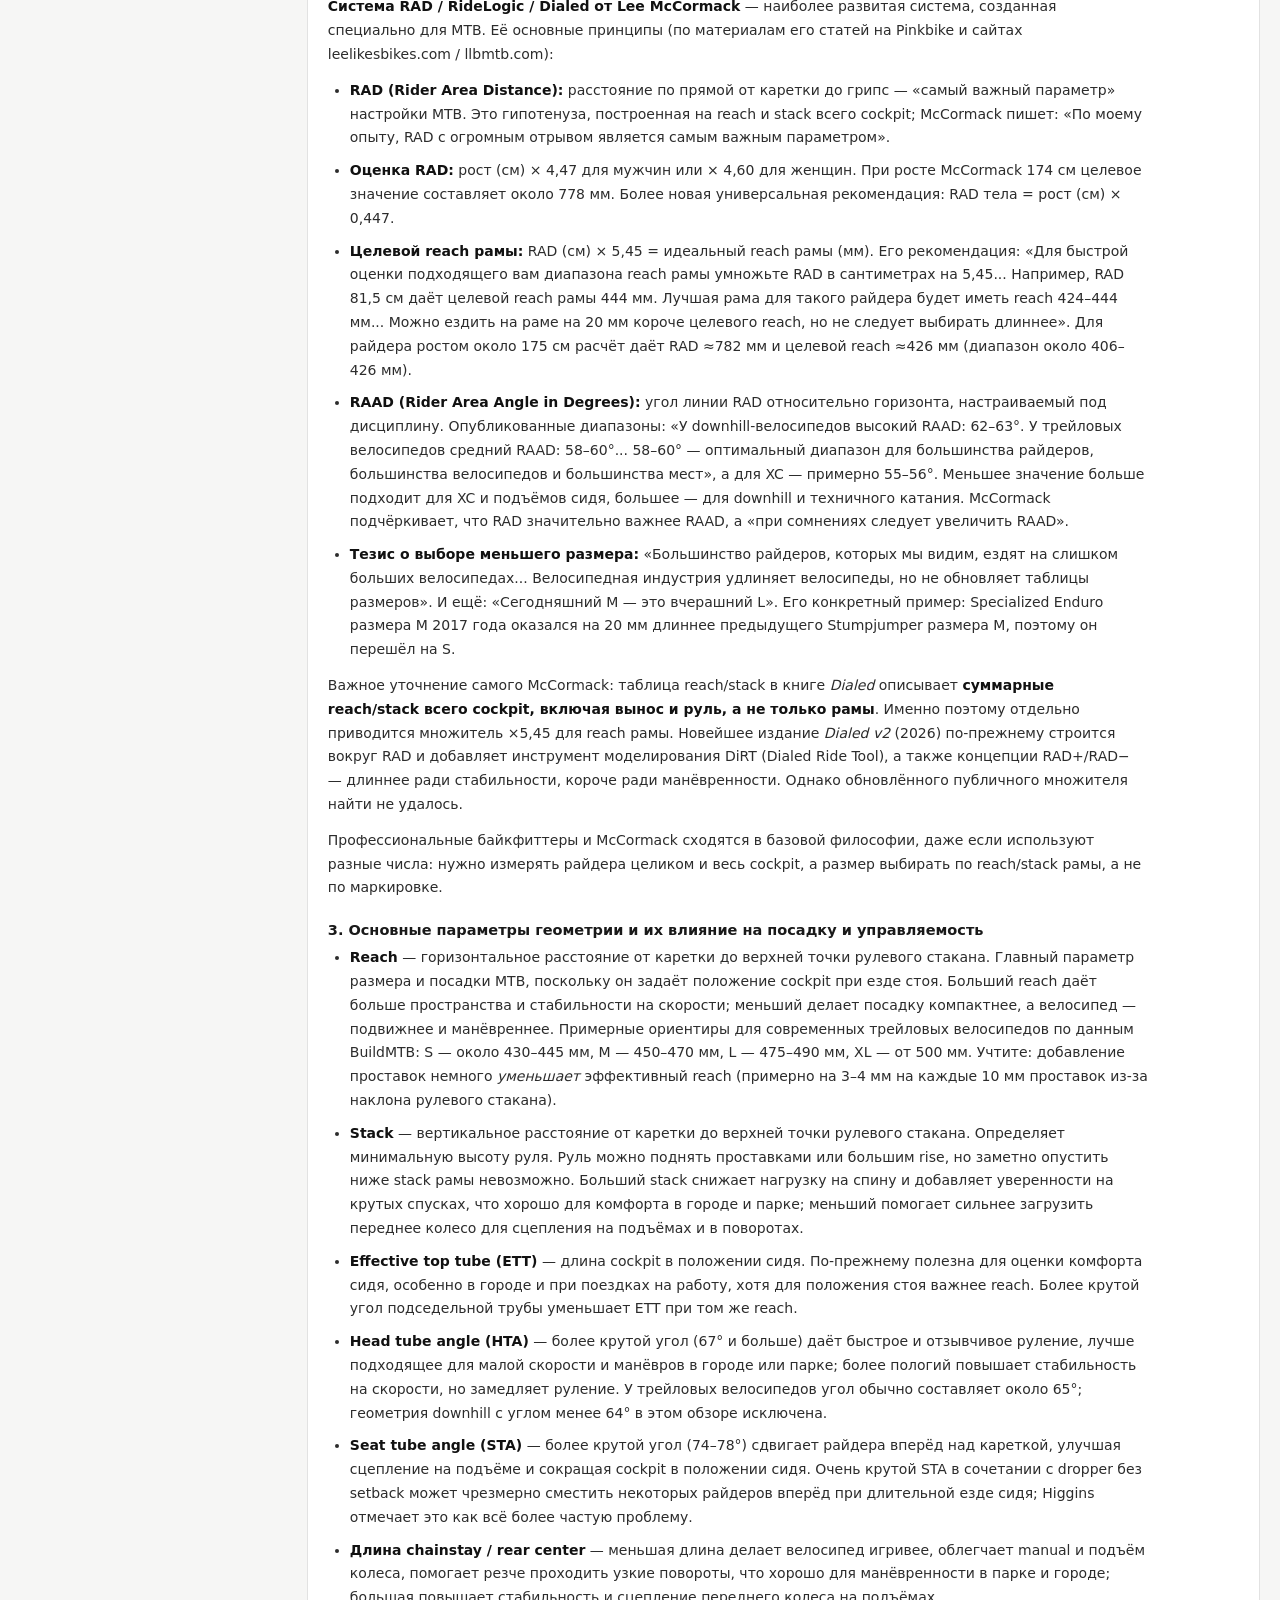
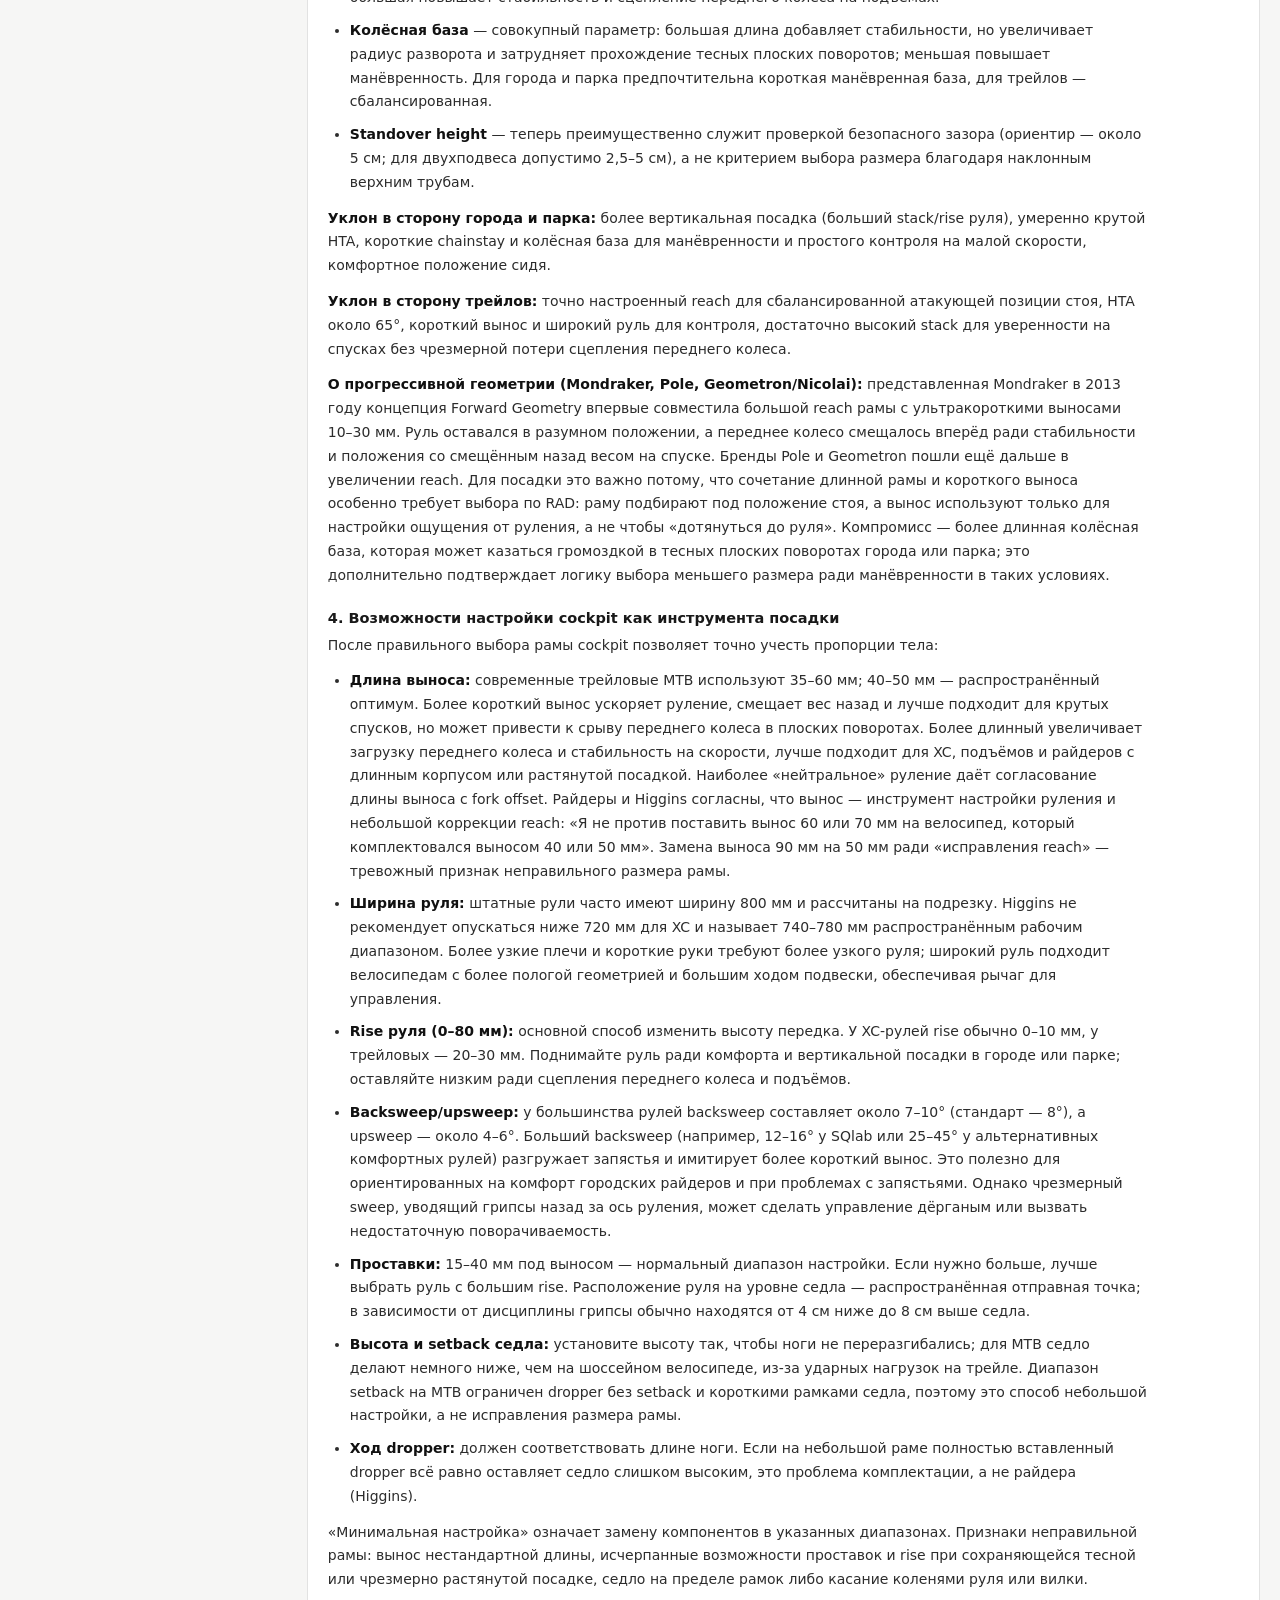
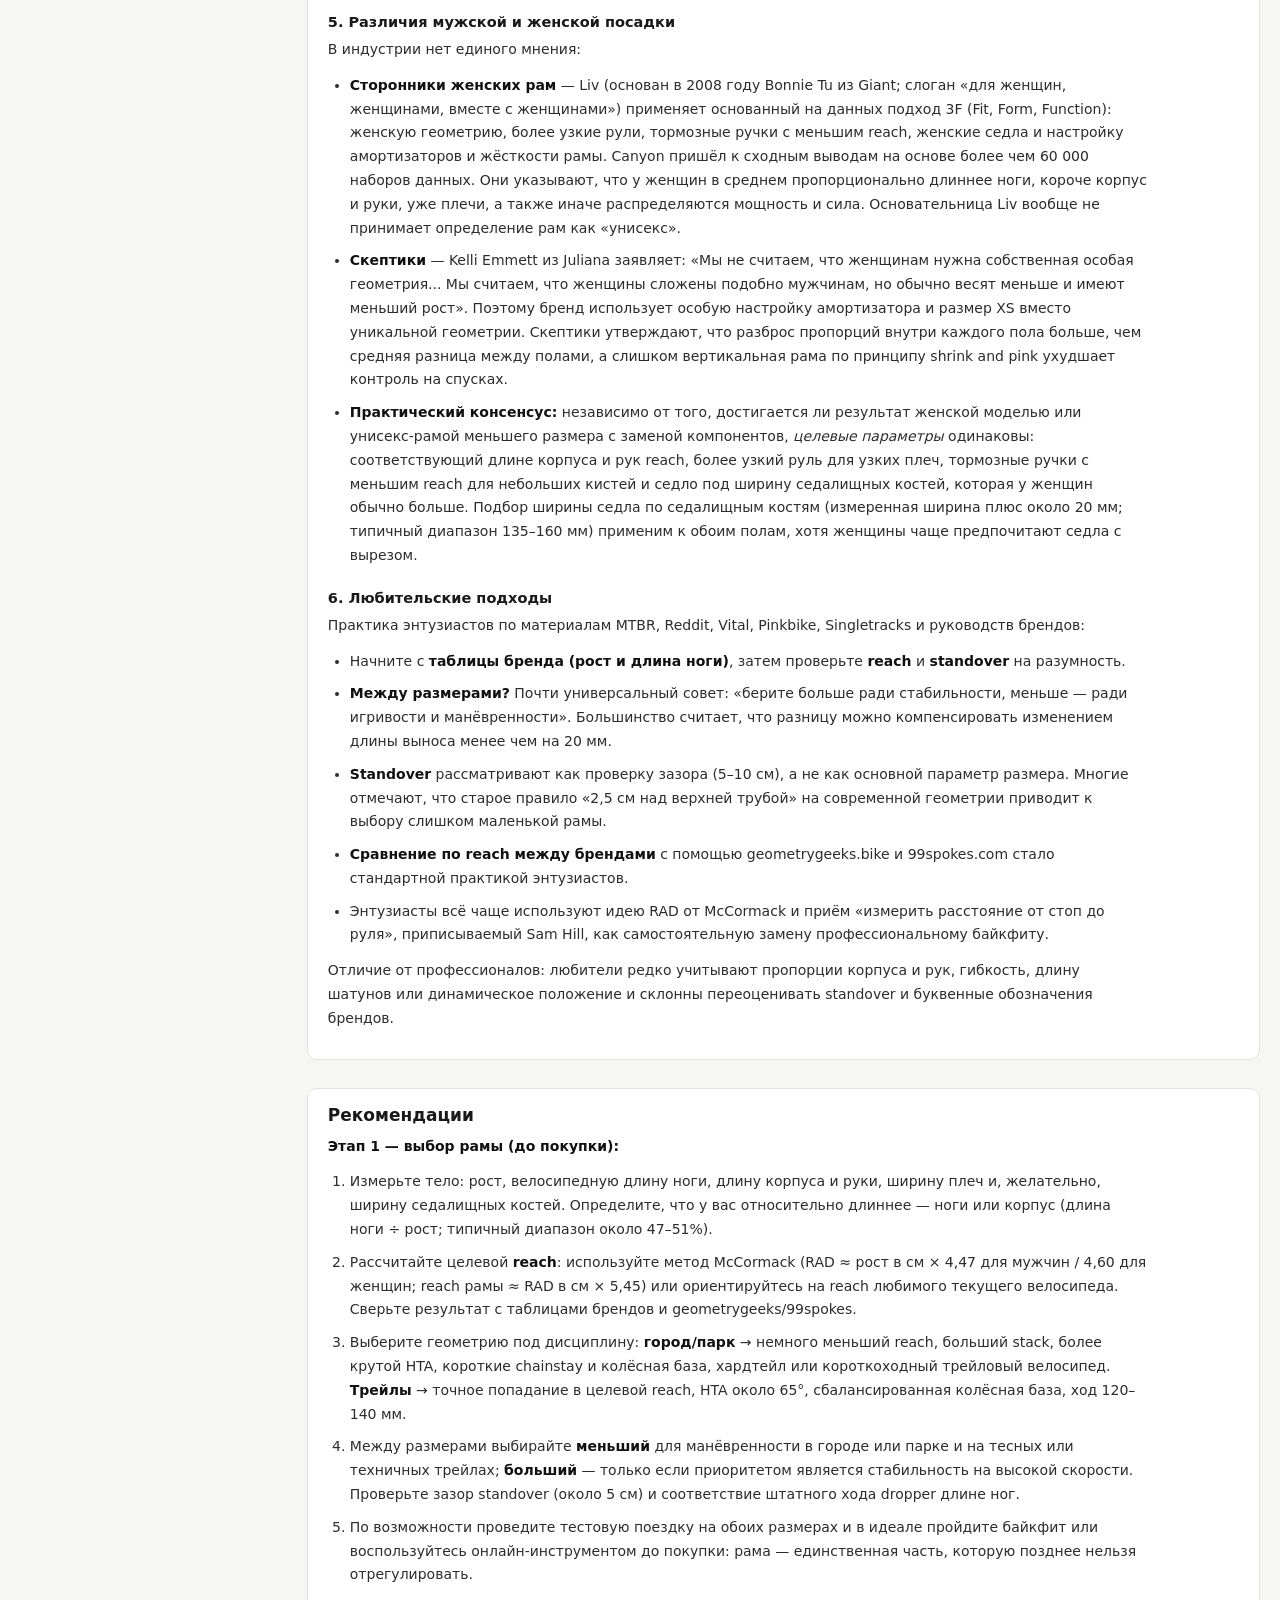
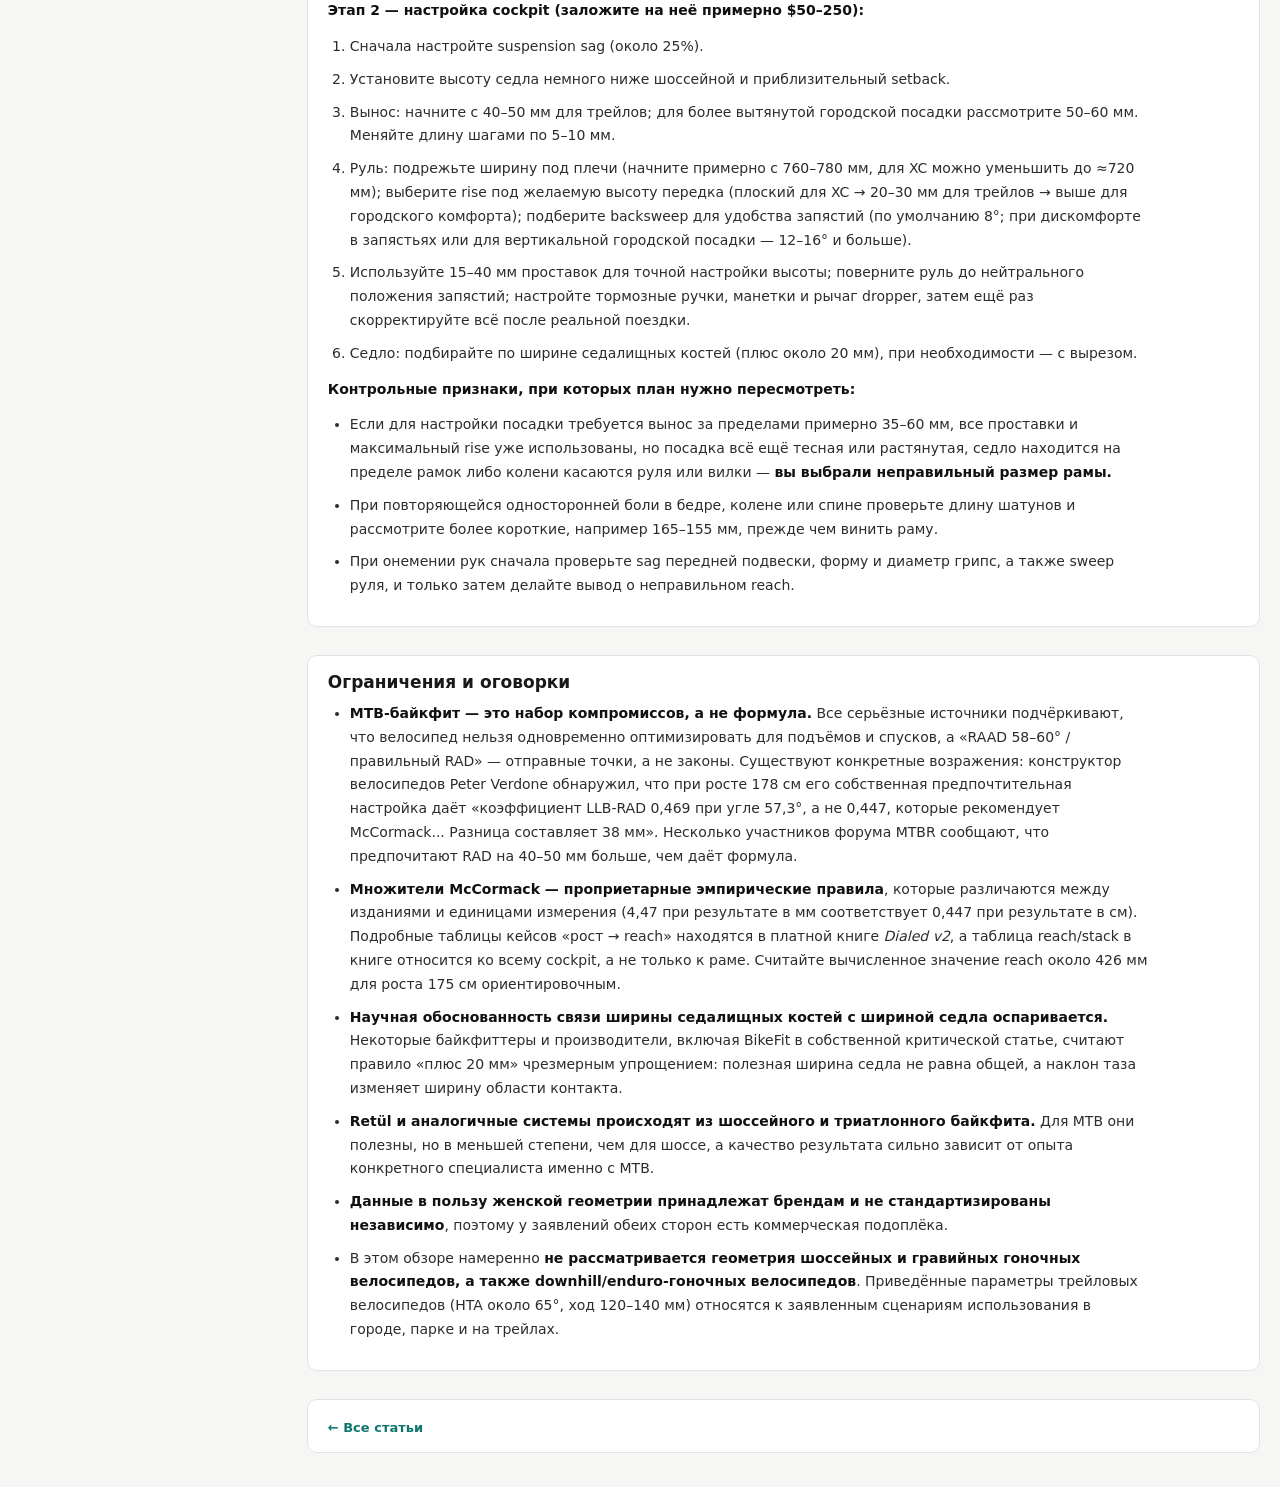
==== commit ec7c4238: "Add files via upload большой баг фикс и рефакторинг пресетов теперь все пресеты можно удалять и зак" ====
--- a/article-bikefit-approaches.html
+++ b/article-bikefit-approaches.html
@@ -4,8 +4,8 @@
 <meta charset="utf-8">
 <meta name="viewport" content="width=device-width, initial-scale=1">
 <title>Как выбирают размер и геометрию MTB — обзор подходов</title>
-<link rel="stylesheet" href="site.css">
-<link rel="stylesheet" href="read.css">
+<link rel="stylesheet" href="site.css?v=d77220fe">
+<link rel="stylesheet" href="read.css?v=d55b4626">
 <style>
 /* Отличия этой страницы от общей основы. Всё остальное — в site.css и read.css. */
 .card{padding:16px 20px}
@@ -13,7 +13,7 @@
 </head>
 <body>
 
-<script src="nav.js"></script>
+<script src="nav.js?v=8c0f459d"></script>
 
 <div class="layout">
 <aside class="panel">
@@ -196,9 +196,21 @@
   try{ history.replaceState(null,'',location.pathname+location.search); }catch(e){ location.hash=''; }
   alert('Аналитика в этом браузере ' + (off ? 'ВЫКЛЮЧЕНА' : 'ВКЛЮЧЕНА') + '.');
 })();
+
+/* Путь для статистики — только имя файла, без папки, в которой лежит сайт.
+   Иначе одна и та же страница считается дважды: сервер отдаёт её и по
+   /bike-geometry-lab/, и по /bike-geometry-lab/index.html, а для GoatCounter
+   это два разных пути. Заодно цифры перестают зависеть от места публикации:
+   в подпапке, в корне домена или на зеркале — статистика одна и та же.
+   Ставится ДО загрузки count.js, он делает window.goatcounter||{} и наше
+   значение сохраняет. */
+window.goatcounter = window.goatcounter || {};
+window.goatcounter.path = function(){
+  return '/' + (location.pathname.split('/').pop() || 'index.html');
+};
 </script>
 
 <script data-goatcounter="https://evo-expirience.goatcounter.com/count"
-        async src="//gc.zgo.at/count.js"></script>
+        async src="https://gc.zgo.at/count.js"></script>
 </body>
 </html>
--- a/site.css
+++ b/site.css
@@ -53,8 +53,21 @@
 .nav a .nsub{font-size:11.5px;color:#8d8d8d}
 .nav a[aria-current] .nsub{color:#b9b9b9}
 
-/* На узком экране подписи разделов не помещаются — остаются только названия. */
-@media(max-width:600px){ .nav a .nsub{display:none} }
+/* Ссылка на сайт автора. Прижата вправо и отделена чертой: это выход с сайта,
+   а не ещё один его раздел, и путать их не надо. Разделитель на псевдоэлементе,
+   потому что при переносе строки настоящий бордер повис бы в начале строки. */
+.nav .nhome{margin-left:auto;color:var(--mut)}
+.nav .nhome::before{content:'';width:1px;align-self:stretch;background:var(--bd);margin-right:5px}
+.nav .nhome:hover{color:#1f1f1f}
+
+/* На узком экране подписи разделов не помещаются — остаются только названия.
+   Ссылка автора при этом перестаёт прижиматься вправо: в перенесённой строке
+   она оказалась бы одна на пустом ряду. */
+@media(max-width:600px){
+  .nav a .nsub{display:none}
+  .nav .nhome{margin-left:0}
+  .nav .nhome::before{display:none}
+}
 
 /* На бумаге навигация бессмысленна. Раньше это правило было не на всех
    страницах, и шапка иногда печаталась. */
